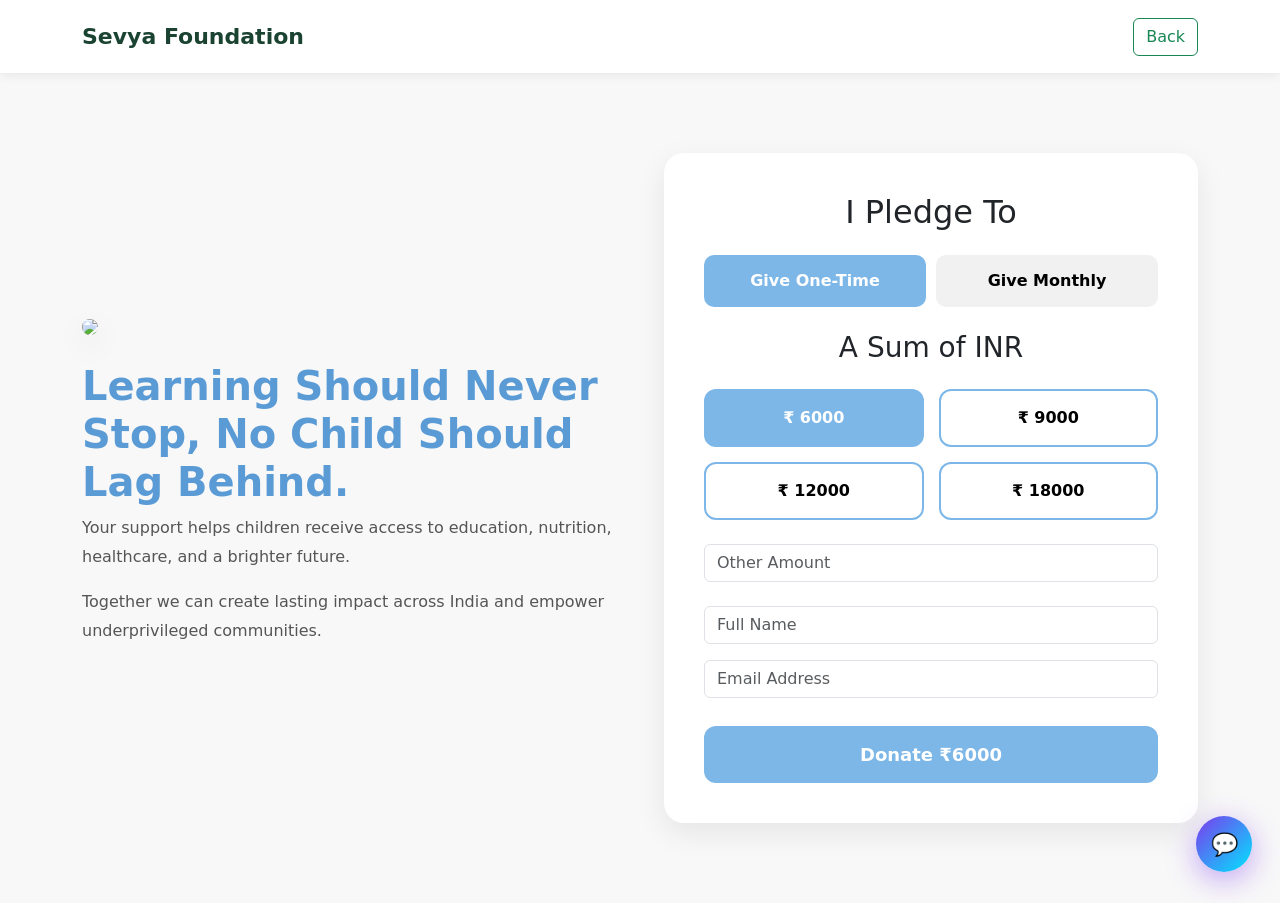
==== donate.html @ 303bdd83 "Fresh clean upload" ====
<!DOCTYPE html>
<html lang="en">
<head>
  <meta charset="UTF-8">
  <meta name="viewport" content="width=device-width, initial-scale=1">

  <title>Donate | Sevya Foundation</title>

  <link
    href="https://cdn.jsdelivr.net/npm/bootstrap@5.3.2/dist/css/bootstrap.min.css"
    rel="stylesheet"
  >

  <link rel="stylesheet" href="style.css">
</head>

<body class="donate-page">

<!-- NAVBAR -->
<nav class="navbar navbar-expand-lg navbar-light custom-navbar">
  <div class="container">

    <a class="navbar-brand fw-bold" href="index.html">
      Sevya Foundation
    </a>

    <a href="index.html" class="btn btn-outline-success">
      Back
    </a>

  </div>
</nav>

<!-- DONATE SECTION -->
<section class="donate-section">

  <div class="container">

    <div class="row align-items-center g-5">

      <!-- LEFT -->
      <div class="col-lg-6">

        <img
          src="https://static.vecteezy.com/system/resources/thumbnails/011/678/503/small/donation-concept-the-volunteer-giving-a-donate-box-to-the-recipient-standing-against-the-walll-photo.jpg"
          class="img-fluid donate-image"
        >

        <h1 class="donate-heading mt-4">
          Learning Should Never Stop,
          No Child Should Lag Behind.
        </h1>

        <p class="donate-text">
          Your support helps children receive access to education,
          nutrition, healthcare, and a brighter future.
        </p>

        <p class="donate-text">
          Together we can create lasting impact across India
          and empower underprivileged communities.
        </p>

      </div>

      <!-- RIGHT -->
      <div class="col-lg-6">

        <div class="donate-card">

          <h2 class="text-center mb-4">
            I Pledge To
          </h2>

          <!-- TOGGLE -->
          <div class="donate-toggle mb-4">

            <button class="toggle-btn active">
              Give One-Time
            </button>

            <button class="toggle-btn">
              Give Monthly
            </button>

          </div>

          <!-- TITLE -->
          <h3 class="text-center mb-4">
            A Sum of INR
          </h3>

          <!-- AMOUNTS -->
          <div class="amount-grid">

            <button class="amount-btn active" data-amount="6000">
              ₹ 6000
            </button>

            <button class="amount-btn" data-amount="9000">
              ₹ 9000
            </button>

            <button class="amount-btn" data-amount="12000">
              ₹ 12000
            </button>

            <button class="amount-btn" data-amount="18000">
              ₹ 18000
            </button>

          </div>

          <!-- CUSTOM -->
          <input
            type="number"
            id="customAmount"
            class="form-control my-4"
            placeholder="Other Amount"
          >

          <!-- FORM -->
          <form id="donateForm">

  <!-- NAME -->
  <input
    type="text"
    id="donorName"
    class="form-control mb-1"
    placeholder="Full Name"
  >

  <small class="error-text" id="nameError"></small>

  <!-- EMAIL -->
  <input
    type="email"
    id="donorEmail"
    class="form-control mb-1 mt-3"
    placeholder="Email Address"
  >

  <small class="error-text" id="emailError"></small>

  <!-- BUTTON -->
  <button class="donate-main-btn w-100 mt-4">
    Donate ₹6000
  </button>

</form>

        </div>

      </div>

    </div>

  </div>

</section>

<script src="script.js"></script>
<!-- CHATBOT WIDGET -->
<div id="chat-widget">
  <div id="chat-window">
    <div class="chat-header">
      <div class="avatar">🤖</div>
      <div class="header-info">
        <h3>AI Assistant</h3>
        <span>Powered by Claude</span>
      </div>
      <button class="close-btn" id="close-btn">✕</button>
    </div>
    <div id="messages">
      <div class="hint">Start a conversation below ↓</div>
    </div>
    <div class="chat-footer">
      <textarea id="user-input" placeholder="Ask me anything…" rows="1"></textarea>
      <button id="send-btn">➤</button>
    </div>
  </div>
  <button id="chat-toggle">💬</button>
</div>

<script src="https://cdn.jsdelivr.net/npm/bootstrap@5.3.2/dist/js/bootstrap.bundle.min.js"></script>
<script src="script.js"></script>
<script src="chatbot.js"></script>

</body>
</html>
---- style.css ----
:root {
  --pastel-bg: #fefefe;
  --pastel-light: #eaf4f4;
  --pastel-card: #fffdf9;
  --pastel-nav: #f7f3e9;
  --pastel-footer: #d6e2e9;
}

/* GLOBAL */
body {
  padding-top: 70px;
}

img {
  max-width: 100%;
  height: auto;
}

/* NAVBAR */
.custom-navbar {
  background-color: rgba(255, 255, 255, 0.95);
  box-shadow: 0 2px 10px rgba(0, 0, 0, 0.08);
  padding: 15px 0;
}

.navbar-brand {
  font-size: 22px;
  color: #1b4332;
}

.nav-link {
  font-weight: 500;
  margin-left: 20px;
  color: #333 !important;
}

.nav-link:hover {
  color: #2d6a4f !important;
}

.btn-success {
  border-radius: 25px;
}

/* HERO */
.hero {
  height: 90vh;
  background: url("assets/hero3.jpg") center/cover no-repeat;
  position: relative;
}

.hero-overlay {
  position: absolute;
  inset: 0;
  background-color: rgba(0, 0, 0, 0.5);
  display: flex;
  align-items: center;
  justify-content: center;
  text-align: center;
}

.hero-content {
  color: #fff;
  max-width: 700px;
  padding: 20px;
}

.hero-content h1 {
  font-size: 48px;
  font-weight: 700;
}

.hero-content p {
  font-size: 20px;
}

.hero-btn {
  padding: 14px 32px;
  background-color: #4caf50;
  color: white;
  border-radius: 6px;
  text-decoration: none;
}

.hero-btn:hover {
  background-color: #43a047;
}

/* SECTIONS */
.pastel-section {
  background-color: var(--pastel-light);
}

.pastel-footer {
  background-color: var(--pastel-footer);
}

/* PROGRAM CARDS */
.program-card {
  border-radius: 12px;
  box-shadow: 0 8px 20px rgba(0, 0, 0, 0.08);
  transition: transform 0.3s ease;
}

.program-card img {
  height: 220px;
  object-fit: cover;
}

.program-card:hover {
  transform: translateY(-5px);
}

/* INDIA SECTION */
.india-programs {
  background-color: #ffffff;
}

.section-title {
  font-weight: 700;
  color: #c0392b;
}

.section-title span {
  color: #2c3e50;
}

.section-text {
  color: #555;
  line-height: 1.7;
}

.section-note {
  color: #777;
  font-style: italic;
}

.india-map {
  max-width: 85%;
  filter: grayscale(100%);
  opacity: 0.9;
}

/* SDG SECTION */
.sdg-section {
  padding: 80px 20px;
  text-align: center;
  background-color: #ffffff;
}

.sdg-title {
  font-size: 22px;
  font-weight: 600;
  margin-bottom: 50px;
}

.sdg-title span {
  font-size: 32px;
  font-weight: 800;
}

/* 👉 ONE CLEAN VERSION (horizontal scroll) */
.sdg-container {
  display: flex;
  gap: 20px;
  overflow-x: auto;
  padding-bottom: 10px;
}

.sdg-container::-webkit-scrollbar {
  display: none;
}

.sdg-card {
  min-width: 180px;
  height: 200px;
  flex: 0 0 auto;

  clip-path: polygon(
    50% 0%,
    100% 25%,
    100% 75%,
    50% 100%,
    0% 75%,
    0% 25%
  );

  display: flex;
  align-items: center;
  justify-content: center;
  color: #fff;
  transition: transform 0.3s ease;
}

.sdg-card:hover {
  transform: translateY(-8px);
}

.sdg-content {
  text-align: center;
  padding: 10px;
}

.sdg-content h4 {
  font-size: 14px;
  font-weight: 700;
}

.sdg-content p {
  font-size: 14px;
}

/* COLORS */
.sdg-purple { background-color: #b39ddb; }
.sdg-pink   { background-color: #f48fb1; }
.sdg-yellow { background-color: #ffd54f; color:#333; }
.sdg-green  { background-color: #81c784; }
.sdg-blue   { background-color: #90caf9; color:#333; }
.sdg-lime   { background-color: #aed581; color:#333; }

/* ABOUT */
.about-sevya {
  padding: 70px 20px;
  background-color: #f9f9f9;
}

.about-sevya .container {
  max-width: 900px;
}

.about-sevya p {
  line-height: 1.8;
  color: #444;
}

/* FAQ */
.faq-section {
  background-color: #f8fbfa;
}

.accordion-item {
  border: none;
  margin-bottom: 15px;
  border-radius: 10px;
  box-shadow: 0 6px 18px rgba(0, 0, 0, 0.05);
}

/* SPONSORS */
.sponsor-logo {
  background-color: #f8fbfa;
  padding: 20px;
  border-radius: 12px;
  text-align: center;
  transition: 0.3s;
}

.sponsor-logo img {
  max-height: 60px;
  filter: grayscale(100%);
}

.sponsor-logo:hover {
  transform: translateY(-6px);
}

.sponsor-logo:hover img {
  filter: grayscale(0%);
}

/* RESPONSIVE */
@media (max-width: 768px) {
  .hero-content h1 {
    font-size: 2rem;
  }

  .hero-content p {
    font-size: 1rem;
  }

  .sdg-card {
    min-width: 150px;
    height: 170px;
  }
}

/* Active nav link */
.nav-link.active {
  color: #2d6a4f !important;
  font-weight: 600;
}

/* Improve spacing for new sections */
#get-involved .card {
  border-radius: 12px;
}

.nav-link.active {
  color: #2d6a4f !important;
  font-weight: 600;
}

/* ===== FORM BACKGROUND (UPDATED) ===== */
/* ===== CLEAN SOFT BACKGROUND ===== */
.form-bg {
  height: 100vh;
  display: flex;
  align-items: center;
  justify-content: center;

  /* Soft pastel gradient */
  background: linear-gradient(
    135deg,
    #eaf4f4 0%,
    #f7f3e9 50%,
    #d6e2e9 100%
  );
}

/* Optional subtle pattern effect */
.form-bg::before {
  content: "";
  position: absolute;
  inset: 0;

  background: radial-gradient(circle at 20% 30%, rgba(0,0,0,0.03), transparent 40%),
              radial-gradient(circle at 80% 70%, rgba(0,0,0,0.03), transparent 40%);
  z-index: 0;
}

/* Form container stays above */
.form-container {
  position: relative;
  z-index: 1;

  width: 100%;
  max-width: 500px;
  padding: 40px;

  background: rgba(255, 255, 255, 0.85);
  backdrop-filter: blur(10px);

  border-radius: 16px;
  box-shadow: 0 10px 30px rgba(0,0,0,0.1);
}

/* Volunteer background
.volunteer-bg::before {
  background: url("volunteer-bg.jpg") center/cover no-repeat;
}

/* Partner background */
/* .partner-bg::before {
  background: url("partner-bg.jpg") center/cover no-repeat;
} */ */

.form-container h2 {
  color: #2d6a4f;
  font-weight: 700;
}

.hidden {
  opacity: 0;
  transform: translateY(40px);
  transition: all 0.6s ease;
}

.show {
  opacity: 1;
  transform: translateY(0);
}

#topBtn {
  position: fixed;
  bottom: 20px;
  right: 20px;
  display: none;
  background: #2d6a4f;
  color: white;
  border: none;
  padding: 10px 15px;
  border-radius: 50%;
}

/* Scroll animation */
.hidden {
  opacity: 0;
  transform: translateY(40px);
  transition: all 0.6s ease;
}

.show {
  opacity: 1;
  transform: translateY(0);
}

/* Back to top */
#topBtn {
  position: fixed;
  bottom: 20px;
  right: 20px;
  display: none;
  background: #2d6a4f;
  color: white;
  border: none;
  padding: 10px 15px;
  border-radius: 50%;
  z-index: 999;
}

/* Hover upgrade */
.program-card:hover {
  transform: translateY(-5px) scale(1.02);
  box-shadow: 0 15px 35px rgba(0,0,0,0.15);
}

/* Fix for fixed navbar scroll overlap */
section {
  scroll-margin-top: 90px;
}

section {
  scroll-margin-top: 100px;
}
html {
  scroll-behavior: smooth;
}
/* Gradient sections */
#about {
  background: linear-gradient(180deg, #ffffff, #f0f7f5);
}

#programs {
  background: linear-gradient(180deg, #f0f7f5, #ffffff);
}

#get-involved {
  background: linear-gradient(180deg, #ffffff, #e6f4ea);
}

/* Scroll animation */
.hidden {
  opacity: 0;
  transform: translateY(40px);
  transition: all 0.6s ease;
}

.show {
  opacity: 1;
  transform: translateY(0);
}

/* Back to top */
#topBtn {
  position: fixed;
  bottom: 20px;
  right: 20px;
  display: none;
  background: #2d6a4f;
  color: white;
  border: none;
  padding: 10px 15px;
  border-radius: 50%;
}

/* Counter color */
.counter {
  color: #2d6a4f;
}
.sdg-container {
  display: flex;
  gap: 20px;
  overflow-x: auto;
  padding-bottom: 10px;
}

.sdg-container::-webkit-scrollbar {
  display: none;
}

.sdg-container {
  display: flex;
  justify-content: center;
  gap: 20px;
  overflow-x: auto;
  padding: 10px;
}

.sdg-card {
  min-width: 180px;
  flex: 0 0 auto;
}

.custom-navbar.shrink {
  padding: 8px 0;
  box-shadow: 0 4px 15px rgba(0,0,0,0.1);
}

.sdg-card {
  min-width: 180px;
  height: 200px;
  flex: 0 0 auto;

  clip-path: polygon(
    50% 0%,
    100% 25%,
    100% 75%,
    50% 100%,
    0% 75%,
    0% 25%
  );

  display: flex;
  align-items: center;
  justify-content: center;
  color: #fff;
  transition: transform 0.3s ease;
}

.sdg-card:hover {
  transform: translateY(-8px);
}

.sdg-content {
  text-align: center;
  padding: 10px;
}

.sdg-content h4 {
  font-size: 14px;
  font-weight: 700;
}

.sdg-content p {
  font-size: 14px;
}

/* COLORS */
.sdg-purple { background-color: #b39ddb; }
.sdg-pink   { background-color: #f48fb1; }
.sdg-yellow { background-color: #ffd54f; color:#333; }
.sdg-green  { background-color: #81c784; }
.sdg-blue   { background-color: #90caf9; color:#333; }
.sdg-lime   { background-color: #aed581; color:#333;}

.faq-section {
  background-color: #f8fbfa;
}

/* INDIA SECTION */
.india-programs {
  background-color: #ffffff;
}

.section-title {
  font-weight: 700;
  color: #c0392b;
}

.section-title span {
  color: #2c3e50;
}

.section-text {
  color: #555;
  line-height: 1.7;
}

.section-note {
  color: #777;
  font-style: italic;
}

.india-map {
  max-width: 85%;
  filter: grayscale(100%);
  opacity: 0.9;
}

/* ===== INTERACTIVE INDIA MAP ===== */

.map-wrapper {
  position: relative;
  display: inline-block;
}

.india-map {
  max-width: 85%;
  filter: grayscale(100%);
  opacity: 0.9;
}

/* DOTS */
.state-dot {
  position: absolute;
  width: 18px;
  height: 18px;
  background: #2d6a4f;
  border: 3px solid white;
  border-radius: 50%;
  cursor: pointer;
  transition: all 0.3s ease;
  animation: pulse 2s infinite;
}

.state-dot:hover {
  transform: scale(1.3);
  background: #1b4332;
}

/* DOT POSITIONS */
.punjab {
  top: 28%;
  left: 32%;
}

.delhi {
  top: 34%;
  left: 43%;
}

.maharashtra {
  top: 56%;
  left: 38%;
}

.karnataka {
  top: 72%;
  left: 40%;
}

/* TOOLTIP */
.tooltip-box {
  position: absolute;

  bottom: 28px;
  left: 50%;

  transform: translateX(-50%);

  width: 220px;

  background: white;
  padding: 12px 14px;

  border-radius: 12px;
  box-shadow: 0 8px 25px rgba(0,0,0,0.12);

  opacity: 0;
  visibility: hidden;

  transition: all 0.25s ease;

  z-index: 999;
}

.tooltip-box h5 {
  margin-bottom: 5px;
  color: #1b4332;
  font-size: 16px;
  font-weight: 700;
}

.tooltip-box p {
  margin: 0;
  font-size: 13px;
  color: #555;
}

/* SHOW TOOLTIP */
.state-dot:hover .tooltip-box {
  opacity: 1;
  visibility: visible;
}

/* PULSE EFFECT */
@keyframes pulse {

  0% {
    box-shadow: 0 0 0 0 rgba(45,106,79,0.5);
  }

  70% {
    box-shadow: 0 0 0 12px rgba(45,106,79,0);
  }

  100% {
    box-shadow: 0 0 0 0 rgba(45,106,79,0);
  }
}

/* ===== DONATE PAGE ===== */

.donate-page {
  background: #f8f8f8;
}

/* SECTION */
.donate-section {
  padding: 80px 20px;
}

/* LEFT */
.donate-image {
  border-radius: 18px;
  box-shadow: 0 10px 30px rgba(0,0,0,0.1);
}

.donate-heading {
  color: #5b9bd5;
  font-weight: 800;
  line-height: 1.2;
}

.donate-text {
  color: #555;
  line-height: 1.8;
}

/* CARD */
.donate-card {
  background: white;

  padding: 40px;

  border-radius: 20px;

  box-shadow: 0 10px 30px rgba(0,0,0,0.08);
}

/* TOGGLE */
.donate-toggle {
  display: flex;
  gap: 10px;
}

.toggle-btn {
  flex: 1;

  padding: 14px;

  border: none;

  border-radius: 10px;

  background: #f1f1f1;

  font-weight: 700;

  transition: 0.3s;
}

.toggle-btn.active {
  background: #7DB7E8;
  color: white;
}

/* AMOUNT GRID */
.amount-grid {
  display: grid;
  grid-template-columns: 1fr 1fr;
  gap: 15px;
}

/* AMOUNT BUTTON */
.amount-btn {
  padding: 15px;

  border: 2px solid #7DB7E8;

  border-radius: 12px;

  background: white;

  font-weight: 700;

  transition: 0.3s;
}

.amount-btn.active {
  background: #7DB7E8;
  color: white;
}

.amount-btn:hover {
  background: #7DB7E8;
  color: white;
}

/* DONATE BUTTON */
.donate-main-btn {
  background: #7DB7E8;
  color: white;

  border: none;

  padding: 15px;

  border-radius: 12px;

  font-size: 18px;
  font-weight: 700;

  transition: 0.3s;
}

.donate-main-btn:hover {
  background: #7DB7E8;
}
.donate-page {
  padding-top: 0 !important;
}
/* ===== VALIDATION ===== */

.error-text {
  color: #dc3545;
  font-size: 13px;
  display: block;
  text-align: left;
}

.input-error {
  border: 2px solid #dc3545 !important;
}

.input-success {
  border: 2px solid #28a745 !important;
}

/* ===== PREMIUM NGO TICKER ===== */

.announcement-bar {

  background: linear-gradient(
    90deg,
  #8C6A6A,
  #A17C7C,
  #8C6A6A

  );

  color: #f5e9e9;

  overflow: hidden;

  position: relative;

  padding: 12px 0;

  white-space: nowrap;

  box-shadow: 0 4px 15px rgba(0,0,0,0.08);
}

/* MOVING TRACK */
.announcement-track {

  display: flex;

  width: max-content;

  animation: tickerMove 35s linear infinite;
}

/* PAUSE ON HOVER */
.announcement-bar:hover .announcement-track {
  animation-play-state: paused;
}

/* CONTENT */
.announcement-content {

  display: flex;
  align-items: center;
}

/* TEXT ITEMS */
.announcement-content span {

  margin-right: 70px;

  font-size: 15px;
  font-weight: 600;

  letter-spacing: 0.3px;

  position: relative;
}

/* BREAKING NEWS STYLE DOT */
.announcement-content span::before {

  content: "●";

  color: #e8f4ff;

  margin-right: 12px;

  font-size: 12px;
}

/* SMOOTH INFINITE SCROLL */
@keyframes tickerMove {

  0% {
    transform: translateX(0);
  }

  100% {
    transform: translateX(-50%);
  }
}

/* ===== DYNAMIC IMPACT SECTION ===== */

/* ICON ROW */
.impact-icons {

  display: grid;

  grid-template-columns: repeat(6, 1fr);

  gap: 20px;

  margin-bottom: 50px;

  text-align: center;

  align-items: start;
}

/* TAB */
.impact-tab {

  cursor: pointer;

  transition: 0.3s;

  display: flex;

  flex-direction: column;

  align-items: center;

  justify-content: center;
}
/* TAB */
.impact-tab {

  position: relative;
}

/* TRIANGLE */
.impact-triangle {

  position: absolute;

  left: 50%;
  transform: translateX(-50%);

  bottom: -32px;

  width: 0;
  height: 0;

  border-left: 18px solid transparent;
  border-right: 18px solid transparent;
  border-top: 18px solid transparent;

  opacity: 0;

  transition: 0.3s ease;
}

/* SHOW ACTIVE TRIANGLE */
.impact-tab.active .impact-triangle {

  opacity: 1;
}

.impact-tab:hover {
  transform: translateY(-5px);
}

.impact-tab:hover p {
  opacity: 0.8;
}

.impact-tab img {

  width: 90px;

  height: 90px;

  object-fit: contain;

  margin-bottom: 12px;
}

.impact-tab p {

  font-weight: 700;

  color: #555;
}

/* ACTIVE */
.impact-tab.active p {
  color: #27c2d1;
}

/* MAIN SECTION */
.impact-main {

  border-radius: 24px;

  overflow: hidden;

  box-shadow: 0 10px 30px rgba(0,0,0,0.08);
}

/* IMAGE */
.impact-image {

   width: 100%;

  height: 500px;

  object-fit: cover;

  transition: 0.4s ease;

  display: block;
}

/* CONTENT */
.impact-content {

 background: #d9f4f6;

  transition: background 0.4s ease;

  padding: 50px;

  height: 100%;
}

.impact-content h2 {

  color: #27c2d1;

  transition: color 0.4s ease;

  font-weight: 800;

  margin-bottom: 25px;
}

.impact-content p {

  color: #555;

  line-height: 1.8;
}

.impact-tab.active .impact-triangle {
  border-top-color: #d9f4f6;
}

/* BUTTON */
/* .impact-btn {

  margin-top: 20px;

  background: #27c2d1;

  color: white;

  border: none;

  padding: 14px 28px;

  border-radius: 12px;

  font-weight: 700;
}

.impact-btn:hover {
  background: #1ba5b3;
} */
.impact-main {

  min-height: 500px;
}

/* MOBILE */
@media (max-width: 992px) {

  .impact-icons {

    grid-template-columns: repeat(3, 1fr);
  }

}

@media (max-width: 576px) {

  .impact-icons {

    grid-template-columns: repeat(2, 1fr);
  }

}

textarea {
  resize: none;
}

/* ===== RESPONSIVE SDG STACK ===== */

@media (max-width: 992px) {

  .sdg-container {

    display: flex;

    flex-direction: column;

    align-items: center;

    gap: 25px;
  }

  .sdg-card {

    width: 220px;

    height: 240px;
  }

}

/* =========================
   NARRATIVE SECTION
========================= */

.narrative-section{
  background:#dfeaf2;
  padding:90px 70px;
}

/* HEADER */

.narrative-header{
  text-align:center;
  margin-bottom:60px;
}

.narrative-header h1{
  color:#9bbfe0;
  font-size:58px;
  font-weight:700;
}

.green-line{
  width:230px;
  height:5px;
  background:#c4ddc5;
  margin:10px auto 30px;
  border-radius:10px;
}

.primary-btn{
  display:inline-block;
  /* background:#9dc0de; */
  color:rgb(16, 1, 46);
  padding:10px 28px;
  border-radius:4px;
  font-size:28px;
  font-weight:bold;
  position:relative;
}

.primary-btn::after{
  content:"";
  position:absolute;
  left:0;
  bottom:-8px;
  width:100%;
  height:4px;
}

/* MAIN LAYOUT */

.narrative-container{
  display:flex;
  justify-content:center;
  align-items:center;
  gap:70px;
}

/* LEFT + RIGHT */

.left-content,
.right-content{
  width:32%;
}

.content-block{
  display:flex;
  align-items:flex-start;
  gap:18px;
}

/* NUMBERS */

.number{
  width:48px;
  height:48px;
  border-radius:50%;
  border:3px solid;
  display:flex;
  align-items:center;
  justify-content:center;
  font-size:24px;
  font-weight:bold;
  flex-shrink:0;
}

.blue{
  border-color:#6cade7;
  color:#abbdcc;
}

.green{
  border-color:#96d0b1;
  color:#17b863;
}

.orange{
  border-color:#facb9c;
  color:#d4b18d;
}

/* TITLES */

.blue-text{
  color:#81b6e4;
}

.green-text{
  color:#8adcb0;
}

.orange-text{
  color:#e2bd98;
}

.left-content h2,
.right-content h2{
  font-size:20px;
  font-weight:700;
  text-decoration:underline;
  margin-bottom:15px;
  line-height:1.4;
}

/* LISTS */

.left-content ul,
.right-content ul{
  padding-left:22px;
}

.left-content li,
.right-content li{
  margin-bottom:18px;
  line-height:1.7;
  color:#1c2d4f;
  font-size:17px;
}

.sub-list{
  margin-top:10px;
}

/* CENTER CIRCLE */

.circle-wrapper{
  width:380px;
  height:380px;
  flex-shrink:0;
}

.circle-ring{
  width:100%;
  height:100%;
  border-radius:50%;

  background:
  conic-gradient(
    #b7d3eb 0deg 145deg,
    transparent 145deg 150deg,
    #8fb5a0 150deg 280deg,
    transparent 280deg 285deg,
    #edd4bb 285deg 360deg
  );

  display:flex;
  align-items:center;
  justify-content:center;
}

.circle-inner{
  width:280px;
  height:280px;
  background:#d8e8f2;
  border-radius:50%;

  display:flex;
  flex-direction:column;
  align-items:center;
  justify-content:center;

  text-align:center;
}

.plant-icon{
  font-size:60px;
  margin-bottom:10px;
}

.circle-inner h3{
  color:#17b863;
  font-size:28px;
  line-height:1.4;
  font-weight:600;
}

/* SPACING */

.second-block{
  margin-top:55px;
}

/* RESPONSIVE */

@media(max-width:1200px){

  .narrative-container{
    flex-direction:column;
  }

  .left-content,
  .right-content{
    width:100%;
  }

}

@media(max-width:768px){

  .narrative-section{
    padding:80px 20px;
  }

  .narrative-header h1{
    font-size:40px;
  }

  .circle-wrapper{
    width:300px;
    height:300px;
  }

  .circle-inner{
    width:220px;
    height:220px;
  }

  .circle-inner h3{
    font-size:22px;
  }

}

/* =========================
   DONOR SECTION
========================= */

.donor-section{
  padding:90px 20px;
  background:#fff;
}

.donor-title{
  text-align:center;
  color:#0b041e;
  font-size:45px;
  font-weight:800;
  margin-bottom:25px;
}

.donor-subtitle{
  text-align:center;
  max-width:1200px;
  margin:0 auto 70px;
  font-size:15px;
  line-height:1.8;
  color:#333;
}

/* WRAPPER */

.donor-wrapper{
  display:flex;
  justify-content:center;
  gap:40px;
  flex-wrap:wrap;
}

/* CARD */

.donor-card{
  background:#fff;
  width:550px;
  padding:90px 45px 50px;
  border-radius:18px;
  position:relative;
  box-shadow:0 4px 18px rgba(0,0,0,0.08);
  text-align:center;
}

/* IMAGE */

.donor-img{
  width:140px;
  height:140px;
  border-radius:50%;
  object-fit:cover;

  position:absolute;
  top:-60px;
  left:50%;
  transform:translateX(-50%);

  border:8px solid #f5f5f5;

  box-shadow:0 5px 20px rgba(0,0,0,0.15);
}

/* QUOTE */

.quote-icon{
  font-size:80px;
  color:#8a8a8a;
  line-height:1;
  margin-top:20px;
}

/* STARS */

.stars{
  color:#ffb400;
  font-size:18px;
  margin:15px 0 25px;
  letter-spacing:4px;
}

/* TEXT */

.donor-text{
  font-size:12px;
  line-height:1.9;
  color:#333;
  font-style:italic;
  margin-bottom:35px;
}

/* NAME */

.donor-card h4{
  font-size:20px;
  font-weight:700;
  margin-bottom:5px;
  color:#111;
}

.donor-card span{
  font-size:12px;
  color:#666;
}

/* RESPONSIVE */

@media(max-width:768px){

  .donor-title{
    font-size:26px;
  }

  .donor-subtitle{
    font-size:6px;
  }

  .donor-card{
    width:100%;
    padding:90px 25px 40px;
  }

  .donor-text{
    font-size:8px;
  }

}

/* ── CHATBOT WIDGET (scoped, does not affect rest of site) ── */

#chat-widget {
  position: fixed;
  bottom: 28px;
  right: 28px;
  z-index: 9999;
  display: flex;
  flex-direction: column;
  align-items: flex-end;
  gap: 12px;
  font-family: 'Syne', sans-serif;
}

#chat-window {
  width: 360px;
  height: 520px;
  background: #13151c;
  border: 1px solid #1e2130;
  border-radius: 20px;
  display: flex;
  flex-direction: column;
  overflow: hidden;
  box-shadow: 0 24px 80px rgba(0,229,255,0.08), 0 8px 32px rgba(0,0,0,0.6);
  transform: scale(0.9) translateY(20px);
  opacity: 0;
  pointer-events: none;
  transition: transform .3s cubic-bezier(.34,1.56,.64,1), opacity .25s ease;
}

#chat-window.open {
  transform: scale(1) translateY(0);
  opacity: 1;
  pointer-events: all;
}

#chat-widget .chat-header {
  padding: 16px 20px;
  background: linear-gradient(135deg, #0f1117 0%, #13151c 100%);
  border-bottom: 1px solid #1e2130;
  display: flex;
  align-items: center;
  gap: 12px;
  flex-shrink: 0;
}

#chat-widget .avatar {
  width: 36px;
  height: 36px;
  border-radius: 50%;
  background: linear-gradient(135deg, #7c3aed, #00e5ff);
  display: flex;
  align-items: center;
  justify-content: center;
  font-size: 16px;
  flex-shrink: 0;
  position: relative;
}

#chat-widget .avatar::after {
  content: '';
  width: 9px; height: 9px;
  background: #22c55e;
  border-radius: 50%;
  border: 2px solid #13151c;
  position: absolute;
  bottom: 0; right: 0;
}

#chat-widget .header-info h3 {
  font-size: 14px;
  font-weight: 700;
  color: #e8eaf0;
  margin: 0;
  letter-spacing: .03em;
}

#chat-widget .header-info span {
  font-size: 11px;
  color: #5a5f7a;
  font-family: 'DM Mono', monospace;
}

#chat-widget .close-btn {
  margin-left: auto;
  background: none;
  border: none;
  color: #5a5f7a;
  cursor: pointer;
  font-size: 18px;
  line-height: 1;
  transition: color .2s;
  padding: 4px;
}
#chat-widget .close-btn:hover { color: #e8eaf0; }

#messages {
  flex: 1;
  overflow-y: auto;
  padding: 16px;
  display: flex;
  flex-direction: column;
  gap: 12px;
  scroll-behavior: smooth;
  background: #13151c;
}

#messages::-webkit-scrollbar { width: 4px; }
#messages::-webkit-scrollbar-track { background: transparent; }
#messages::-webkit-scrollbar-thumb { background: #1e2130; border-radius: 4px; }

#chat-widget .msg {
  max-width: 88%;
  padding: 10px 14px;
  border-radius: 14px;
  font-size: 13.5px;
  line-height: 1.55;
  animation: chatMsgIn .2s ease;
  font-family: 'Syne', sans-serif;
}

@keyframes chatMsgIn {
  from { opacity:0; transform: translateY(6px); }
  to   { opacity:1; transform: translateY(0); }
}

#chat-widget .msg.user {
  align-self: flex-end;
  background: linear-gradient(135deg, #7c3aed 0%, #4f46e5 100%);
  color: #fff;
  border-bottom-right-radius: 4px;
}

#chat-widget .msg.bot {
  align-self: flex-start;
  background: #0f1117;
  border: 1px solid #1e2130;
  color: #e8eaf0;
  border-bottom-left-radius: 4px;
}

#chat-widget .msg.bot .label {
  font-size: 10px;
  font-family: 'DM Mono', monospace;
  color: #00e5ff;
  margin-bottom: 4px;
  letter-spacing: .06em;
  text-transform: uppercase;
}

#chat-widget .msg.error {
  align-self: flex-start;
  background: rgba(239,68,68,.1);
  border: 1px solid rgba(239,68,68,.3);
  color: #fca5a5;
  font-size: 12.5px;
}

#chat-widget .hint {
  text-align: center;
  font-size: 11px;
  color: #5a5f7a;
  font-family: 'DM Mono', monospace;
  padding: 4px 0;
}

#chat-widget .typing-dots {
  display: flex; gap: 4px; align-items: center;
  padding: 4px 0;
}
#chat-widget .typing-dots span {
  width: 6px; height: 6px;
  border-radius: 50%;
  background: #00e5ff;
  animation: chatDotBounce .9s infinite ease-in-out;
}
#chat-widget .typing-dots span:nth-child(2) { animation-delay: .15s; }
#chat-widget .typing-dots span:nth-child(3) { animation-delay: .3s; }

@keyframes chatDotBounce {
  0%,80%,100% { transform: scale(.6); opacity:.4; }
  40%          { transform: scale(1);  opacity:1; }
}

#chat-widget .chat-footer {
  padding: 12px 16px;
  border-top: 1px solid #1e2130;
  display: flex;
  gap: 8px;
  background: #13151c;
  flex-shrink: 0;
}

#user-input {
  flex: 1;
  background: #0b0c10;
  border: 1px solid #1e2130;
  border-radius: 10px;
  padding: 10px 14px;
  color: #e8eaf0;
  font-family: 'Syne', sans-serif;
  font-size: 13px;
  outline: none;
  resize: none;
  height: 42px;
  max-height: 100px;
  transition: border-color .2s;
  line-height: 1.4;
  box-sizing: border-box;
}
#user-input:focus { border-color: #00e5ff; }

#send-btn {
  width: 42px; height: 42px;
  background: linear-gradient(135deg, #7c3aed, #4f46e5);
  border: none; border-radius: 10px;
  color: #fff; font-size: 17px;
  cursor: pointer; flex-shrink: 0;
  display: flex; align-items: center; justify-content: center;
  transition: transform .15s, opacity .2s;
}
#send-btn:hover { transform: scale(1.06); }
#send-btn:disabled { opacity: .45; cursor: not-allowed; transform: none; }

#chat-toggle {
  width: 56px; height: 56px;
  border-radius: 50%;
  background: linear-gradient(135deg, #7c3aed, #00e5ff);
  border: none; cursor: pointer;
  color: #fff; font-size: 22px;
  display: flex; align-items: center; justify-content: center;
  box-shadow: 0 8px 30px rgba(124,58,237,.45);
  transition: transform .2s, box-shadow .2s;
}
#chat-toggle:hover { transform: scale(1.08); box-shadow: 0 12px 40px rgba(124,58,237,.6); }
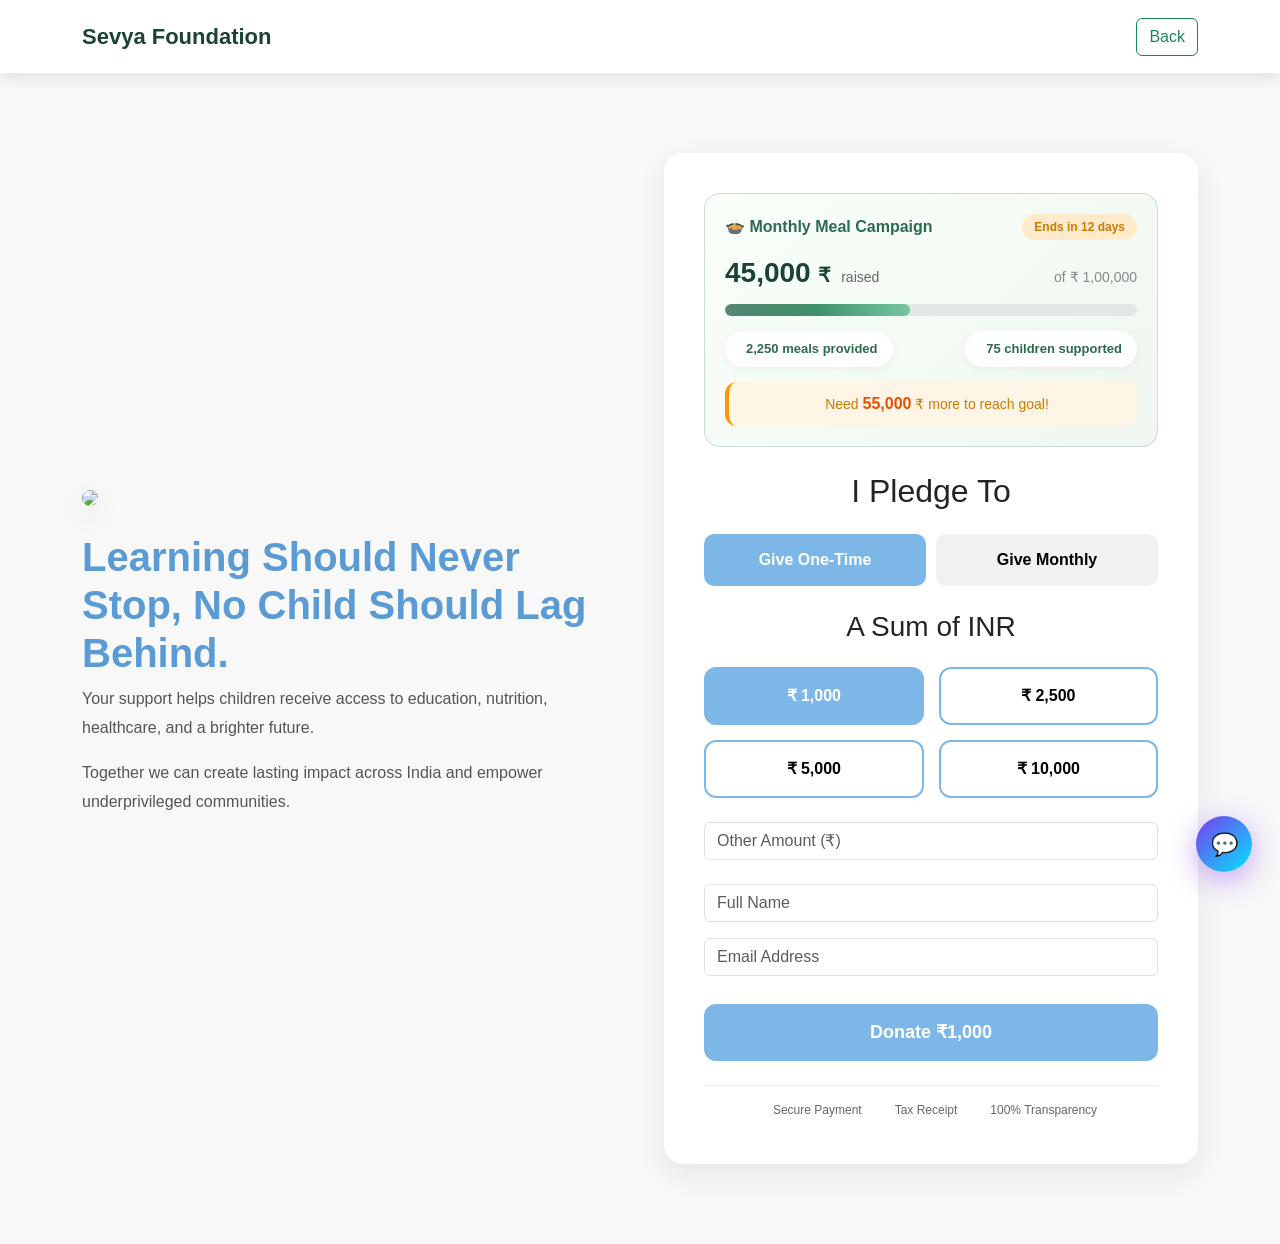
==== commit cc80d7b2: "js-project" ====
--- a/donate.html
+++ b/donate.html
@@ -19,70 +19,96 @@
 <!-- NAVBAR -->
 <nav class="navbar navbar-expand-lg navbar-light custom-navbar">
   <div class="container">
-
     <a class="navbar-brand fw-bold" href="index.html">
       Sevya Foundation
     </a>
-
     <a href="index.html" class="btn btn-outline-success">
       Back
     </a>
-
   </div>
 </nav>
 
 <!-- DONATE SECTION -->
 <section class="donate-section">
-
   <div class="container">
-
     <div class="row align-items-center g-5">
 
       <!-- LEFT -->
       <div class="col-lg-6">
-
         <img
           src="https://static.vecteezy.com/system/resources/thumbnails/011/678/503/small/donation-concept-the-volunteer-giving-a-donate-box-to-the-recipient-standing-against-the-walll-photo.jpg"
           class="img-fluid donate-image"
         >
-
         <h1 class="donate-heading mt-4">
           Learning Should Never Stop,
           No Child Should Lag Behind.
         </h1>
-
         <p class="donate-text">
           Your support helps children receive access to education,
           nutrition, healthcare, and a brighter future.
         </p>
-
         <p class="donate-text">
           Together we can create lasting impact across India
           and empower underprivileged communities.
         </p>
-
       </div>
 
       <!-- RIGHT -->
       <div class="col-lg-6">
-
         <div class="donate-card">
 
-          <h2 class="text-center mb-4">
+          <!-- PROGRESS BAR SECTION -->
+          <div class="campaign-progress">
+            <div class="progress-header">
+              <span class="progress-label">🍲 Monthly Meal Campaign</span>
+              <span class="progress-deadline">Ends in 12 days</span>
+            </div>
+            
+            <div class="progress-stats">
+              <div class="raised-amount">
+                <span class="amount" id="raisedAmount">45,000</span>
+                <span class="currency">₹</span>
+                <span class="raised-text"> raised</span>
+              </div>
+              <div class="goal-amount">
+                <span>of ₹</span>
+                <span id="goalAmount">1,00,000</span>
+              </div>
+            </div>
+            
+            <div class="progress-bar-container">
+              <div class="progress-fill" id="progressFill" style="width: 45%"></div>
+            </div>
+            
+            <div class="progress-impact">
+              <div class="impact-item">
+                <i class="fas fa-utensils"></i>
+                <span id="mealsProvided">2,250</span> meals provided
+              </div>
+              <div class="impact-item">
+                <i class="fas fa-child"></i>
+                <span id="childrenReached">75</span> children supported
+              </div>
+            </div>
+            
+            <div class="progress-urgency">
+              <i class="fas fa-chart-line"></i>
+              Need <strong id="remainingNeeded">55,000</strong> ₹ more to reach goal!
+            </div>
+          </div>
+
+          <h2 class="text-center mb-4 mt-4">
             I Pledge To
           </h2>
 
           <!-- TOGGLE -->
           <div class="donate-toggle mb-4">
-
-            <button class="toggle-btn active">
+            <button class="toggle-btn active" data-frequency="one-time">
               Give One-Time
             </button>
-
-            <button class="toggle-btn">
+            <button class="toggle-btn" data-frequency="monthly">
               Give Monthly
             </button>
-
           </div>
 
           <!-- TITLE -->
@@ -92,23 +118,10 @@
 
           <!-- AMOUNTS -->
           <div class="amount-grid">
-
-            <button class="amount-btn active" data-amount="6000">
-              ₹ 6000
-            </button>
-
-            <button class="amount-btn" data-amount="9000">
-              ₹ 9000
-            </button>
-
-            <button class="amount-btn" data-amount="12000">
-              ₹ 12000
-            </button>
-
-            <button class="amount-btn" data-amount="18000">
-              ₹ 18000
-            </button>
-
+            <button class="amount-btn active" data-amount="1000">₹ 1,000</button>
+            <button class="amount-btn" data-amount="2500">₹ 2,500</button>
+            <button class="amount-btn" data-amount="5000">₹ 5,000</button>
+            <button class="amount-btn" data-amount="10000">₹ 10,000</button>
           </div>
 
           <!-- CUSTOM -->
@@ -116,50 +129,55 @@
             type="number"
             id="customAmount"
             class="form-control my-4"
-            placeholder="Other Amount"
+            placeholder="Other Amount (₹)"
           >
 
           <!-- FORM -->
           <form id="donateForm">
-
-  <!-- NAME -->
-  <input
-    type="text"
-    id="donorName"
-    class="form-control mb-1"
-    placeholder="Full Name"
-  >
-
-  <small class="error-text" id="nameError"></small>
-
-  <!-- EMAIL -->
-  <input
-    type="email"
-    id="donorEmail"
-    class="form-control mb-1 mt-3"
-    placeholder="Email Address"
-  >
-
-  <small class="error-text" id="emailError"></small>
-
-  <!-- BUTTON -->
-  <button class="donate-main-btn w-100 mt-4">
-    Donate ₹6000
-  </button>
-
-</form>
+            <input
+              type="text"
+              id="donorName"
+              class="form-control mb-1"
+              placeholder="Full Name"
+            >
+            <small class="error-text" id="nameError"></small>
+
+            <input
+              type="email"
+              id="donorEmail"
+              class="form-control mb-1 mt-3"
+              placeholder="Email Address"
+            >
+            <small class="error-text" id="emailError"></small>
+
+            <button class="donate-main-btn w-100 mt-4" id="donateMainBtn">
+              Donate ₹1,000
+            </button>
+          </form>
+
+          <!-- TRUST BADGES -->
+          <div class="trust-badges mt-4">
+            <div class="badge-item">
+              <i class="fas fa-lock"></i>
+              <span>Secure Payment</span>
+            </div>
+            <div class="badge-item">
+              <i class="fas fa-receipt"></i>
+              <span>Tax Receipt</span>
+            </div>
+            <div class="badge-item">
+              <i class="fas fa-heart"></i>
+              <span>100% Transparency</span>
+            </div>
+          </div>
 
         </div>
-
-      </div>
-
-    </div>
-
+      </div>
+
+    </div>
   </div>
-
 </section>
 
-<script src="script.js"></script>
 <!-- CHATBOT WIDGET -->
 <div id="chat-widget">
   <div id="chat-window">
@@ -167,7 +185,7 @@
       <div class="avatar">🤖</div>
       <div class="header-info">
         <h3>AI Assistant</h3>
-        <span>Powered by Claude</span>
+        <span>Powered by Groq</span>
       </div>
       <button class="close-btn" id="close-btn">✕</button>
     </div>
@@ -183,8 +201,130 @@
 </div>
 
 <script src="https://cdn.jsdelivr.net/npm/bootstrap@5.3.2/dist/js/bootstrap.bundle.min.js"></script>
+<script src="https://cdnjs.cloudflare.com/ajax/libs/font-awesome/6.5.1/js/all.min.js"></script>
 <script src="script.js"></script>
 <script src="chatbot.js"></script>
 
+<script>
+// Form validation and submission
+const donateForm = document.getElementById("donateForm");
+
+if (donateForm) {
+  donateForm.addEventListener("submit", (e) => {
+    e.preventDefault();
+    
+    const nameInput = document.getElementById("donorName");
+    const emailInput = document.getElementById("donorEmail");
+    const nameError = document.getElementById("nameError");
+    const emailError = document.getElementById("emailError");
+    
+    let valid = true;
+    
+    nameError.innerText = "";
+    emailError.innerText = "";
+    nameInput.classList.remove("input-error", "input-success");
+    emailInput.classList.remove("input-error", "input-success");
+    
+    // Name validation
+    if (nameInput.value.trim().length < 3) {
+      nameError.innerText = "Enter a valid full name";
+      nameInput.classList.add("input-error");
+      valid = false;
+    } else {
+      nameInput.classList.add("input-success");
+    }
+    
+    // Email validation
+    const emailPattern = /^[^\s@]+@[^\s@]+\.[^\s@]+$/;
+    if (!emailPattern.test(emailInput.value.trim())) {
+      emailError.innerText = "Enter a valid email address";
+      emailInput.classList.add("input-error");
+      valid = false;
+    } else {
+      emailInput.classList.add("input-success");
+    }
+    
+    if (valid && selectedAmount > 0) {
+      // SHOW SUCCESS MESSAGE
+      showDonationSuccess(selectedAmount);
+      
+      // Update progress bar with donation
+      updateProgressBar(selectedAmount);
+      
+      // Reset form
+      donateForm.reset();
+      nameInput.classList.remove("input-success");
+      emailInput.classList.remove("input-success");
+      
+      // Reset amount selection to default
+      selectedAmount = 1000;
+      donateMainBtn.innerText = "Donate ₹1,000";
+      
+    } else if (selectedAmount <= 0) {
+      showToast("Please enter a valid donation amount");
+    }
+  });
+}
+
+// DONATION SUCCESS MESSAGE FUNCTION
+function showDonationSuccess(amount) {
+  // Create modal overlay
+  const modal = document.createElement('div');
+  modal.className = 'donation-success-modal';
+  
+  modal.innerHTML = `
+    <div class="success-modal-content">
+      <div class="success-icon">
+        <i class="fas fa-check-circle"></i>
+      </div>
+      <h2>Thank You! 🎉</h2>
+      <p>Your donation of <strong>₹${amount.toLocaleString('en-IN')}</strong> has been successfully processed.</p>
+      <div class="success-details">
+        <p><i class="fas fa-receipt"></i> Receipt sent to your email</p>
+        <p><i class="fas fa-heart"></i> You're helping ${Math.floor(amount / 20)} children get meals</p>
+      </div>
+      <button class="success-close-btn" onclick="this.closest('.donation-success-modal').remove()">
+        Continue <i class="fas fa-arrow-right"></i>
+      </button>
+    </div>
+  `;
+  
+  document.body.appendChild(modal);
+  
+  // Auto close after 4 seconds
+  setTimeout(() => {
+    if (modal && modal.parentNode) {
+      modal.classList.add('fade-out');
+      setTimeout(() => {
+        if (modal && modal.parentNode) modal.remove();
+      }, 300);
+    }
+  }, 4000);
+  
+  // Close on background click
+  modal.addEventListener('click', (e) => {
+    if (e.target === modal) {
+      modal.remove();
+    }
+  });
+}
+
+// Toast function (if not already defined)
+function showToast(msg) {
+  let toast = document.querySelector('.donation-toast');
+  if (!toast) {
+    toast = document.createElement("div");
+    toast.className = "donation-toast";
+    document.body.appendChild(toast);
+  }
+  toast.innerText = msg;
+  toast.style.display = "block";
+  setTimeout(() => {
+    toast.style.display = "none";
+  }, 3000);
+}
+
+</script>
+
 </body>
 </html>
--- a/style.css
+++ b/style.css
@@ -368,7 +368,7 @@
   opacity: 1;
   transform: translateY(0);
 }
-
+/* 
 #topBtn {
   position: fixed;
   bottom: 20px;
@@ -379,8 +379,47 @@
   border: none;
   padding: 10px 15px;
   border-radius: 50%;
-}
-
+} */
+
+#topBtn {
+
+  position: fixed;
+
+  bottom: 25px;
+
+  left: 25px;
+
+  width: 50px;
+
+  height: 50px;
+
+  display: none;
+
+  background: #2d6a4f;
+
+  color: white;
+
+  border: none;
+
+  border-radius: 50%;
+
+  z-index: 999;
+
+  font-size: 18px;
+
+  cursor: pointer;
+
+  box-shadow: 0 6px 18px rgba(0,0,0,0.2);
+
+  transition: 0.3s ease;
+}
+
+#topBtn:hover {
+
+  transform: translateY(-4px);
+
+  background: #1b4332;
+}
 /* Scroll animation */
 .hidden {
   opacity: 0;
@@ -1227,32 +1266,32 @@
 }
 
 .blue{
-  border-color:#6cade7;
-  color:#abbdcc;
+  border-color:#C46D5E;
+  color:#C46D5E;
 }
 
 .green{
-  border-color:#96d0b1;
-  color:#17b863;
+  border-color:#C46D5E;
+  color:#C46D5E;
 }
 
 .orange{
-  border-color:#facb9c;
-  color:#d4b18d;
+  border-color:#C46D5E;
+  color:#C46D5E;
 }
 
 /* TITLES */
 
 .blue-text{
-  color:#81b6e4;
+  color:#2D5A27;
 }
 
 .green-text{
-  color:#8adcb0;
+  color:#2D5A27;
 }
 
 .orange-text{
-  color:#e2bd98;
+  color:#2D5A27;
 }
 
 .left-content h2,
@@ -1275,7 +1314,7 @@
 .right-content li{
   margin-bottom:18px;
   line-height:1.7;
-  color:#1c2d4f;
+  color:#4A4A4A;
   font-size:17px;
 }
 
@@ -1298,11 +1337,11 @@
 
   background:
   conic-gradient(
-    #b7d3eb 0deg 145deg,
+  #C46D5E 0deg 145deg,
     transparent 145deg 150deg,
-    #8fb5a0 150deg 280deg,
+    #8FBC8F 150deg 280deg,
     transparent 280deg 285deg,
-    #edd4bb 285deg 360deg
+    #E8B86B 285deg 360deg
   );
 
   display:flex;
@@ -1313,7 +1352,7 @@
 .circle-inner{
   width:280px;
   height:280px;
-  background:#d8e8f2;
+  background:#FFF8F0;
   border-radius:50%;
 
   display:flex;
@@ -1330,7 +1369,7 @@
 }
 
 .circle-inner h3{
-  color:#17b863;
+  color:#6B8E23;
   font-size:28px;
   line-height:1.4;
   font-weight:600;
@@ -1747,4 +1786,1127 @@
   box-shadow: 0 8px 30px rgba(124,58,237,.45);
   transition: transform .2s, box-shadow .2s;
 }
-#chat-toggle:hover { transform: scale(1.08); box-shadow: 0 12px 40px rgba(124,58,237,.6); }+#chat-toggle:hover { transform: scale(1.08); box-shadow: 0 12px 40px rgba(124,58,237,.6); }
+
+.chatbot-icon {
+  width: 90px;
+  height: 90px;
+  object-fit: contain;
+
+  padding: 10px;
+
+  overflow: visible;
+
+  filter: drop-shadow(12px 12px 0px rgba(0,0,0,0.25));
+}
+
+.chatbot-container {
+  overflow: visible;
+  padding: 20px;
+}
+
+*{
+  margin:0;
+  padding:0;
+  box-sizing:border-box;
+  font-family:Arial, sans-serif;
+}
+
+body{
+  background:#f8f8f8;
+}
+
+.success-section{
+  width:100%;
+  padding-bottom:60px;
+}
+
+/* TOP GREEN BAR */
+
+.stats-bar{
+  background:#014d3b;
+  color:white;
+  display:flex;
+  justify-content:space-around;
+  align-items:center;
+  padding:40px 20px;
+  flex-wrap:wrap;
+}
+
+.stat-box{
+  text-align:center;
+}
+
+.stat-box h2{
+  font-size:42px;
+  margin-bottom:8px;
+}
+
+.stat-box p{
+  font-size:15px;
+  opacity:0.9;
+}
+
+/* TITLE */
+
+.section-title{
+  text-align:center;
+  margin:70px auto 50px;
+  width:70%;
+}
+
+.section-title h1{
+  font-size:48px;
+  margin-bottom:18px;
+}
+
+.section-title p{
+  color:#666;
+  line-height:1.7;
+  font-size:17px;
+}
+
+/* SLIDER */
+
+.story-slider{
+  position:relative;
+  width:80%;
+  margin:auto;
+  overflow:hidden;
+}
+
+.slider-container{
+  display:flex;
+  transition:0.5s;
+}
+
+.story-card{
+  min-width:100%;
+  background:white;
+  display:flex;
+  gap:35px;
+  padding:30px;
+  border-radius:8px;
+  align-items:center;
+}
+
+.story-card img{
+  width:320px;
+  height:280px;
+  object-fit:cover;
+  border-radius:6px;
+}
+
+.story-content{
+  flex:1;
+}
+
+.story-content h2{
+  font-size:38px;
+  margin-bottom:15px;
+}
+
+.story-content h4{
+  font-size:22px;
+  margin-bottom:20px;
+  color:#222;
+}
+
+.story-content p{
+  color:#666;
+  line-height:1.8;
+  margin-bottom:20px;
+}
+
+.story-content a{
+  color:#014d3b;
+  font-weight:bold;
+  text-decoration:none;
+}
+
+.bottom-row{
+  margin-top:35px;
+  border-top:1px solid #ddd;
+  padding-top:20px;
+  display:flex;
+  justify-content:space-between;
+  align-items:center;
+  flex-wrap:wrap;
+}
+
+/* BUTTONS */
+
+.nav-btn{
+  position:absolute;
+  top:50%;
+  transform:translateY(-50%);
+  width:50px;
+  height:50px;
+  border:none;
+  border-radius:50%;
+  background:white;
+  box-shadow:0 5px 15px rgba(0,0,0,0.15);
+  cursor:pointer;
+  font-size:22px;
+  z-index:10;
+}
+
+.prev{
+  left:-25px;
+}
+
+.next{
+  right:-25px;
+}
+
+/* RESPONSIVE */
+
+@media(max-width:900px){
+
+  .story-card{
+    flex-direction:column;
+  }
+
+  .story-card img{
+    width:100%;
+    height:250px;
+  }
+
+  .section-title{
+    width:90%;
+  }
+
+  .section-title h1{
+    font-size:36px;
+  }
+
+  .story-slider{
+    width:92%;
+  }
+}
+.slider-container{
+  display:flex;
+  width:100%;
+  transition:transform 0.6s ease-in-out;
+}
+
+.story-card{
+  min-width:100%;
+}
+
+.story-modal{
+  position: fixed;
+  top:0;
+  left:0;
+  width:100%;
+  height:100%;
+  background: rgba(0,0,0,0.6);
+
+  display:flex;
+  justify-content:center;
+  align-items:center;
+
+  opacity:0;
+  visibility:hidden;
+
+  transition:0.3s ease;
+
+  z-index:999;
+}
+
+/* ACTIVE MODAL */
+.story-modal.show{
+  opacity:1;
+  visibility:visible;
+}
+
+.modal-content{
+  background:white;
+  width:60%;
+  padding:40px;
+  border-radius:10px;
+  position:relative;
+
+  transform:translateY(30px);
+  transition:0.3s ease;
+}
+
+/* SMOOTH POPUP */
+.story-modal.show .modal-content{
+  transform:translateY(0);
+}
+
+.close-btn{
+  position:absolute;
+  top:10px;
+  right:20px;
+  font-size:35px;
+  cursor:pointer;
+}
+
+.close-btn{
+  position:absolute;
+  top:15px;
+  right:20px;
+
+  font-size:38px;
+  cursor:pointer;
+
+  transition:0.3s ease;
+
+  width:40px;
+  height:40px;
+
+  display:flex;
+  align-items:center;
+  justify-content:center;
+
+  border-radius:50%;
+}
+
+/* SMOOTH HOVER */
+.close-btn:hover{
+  transform:rotate(90deg) scale(1.1);
+  background:#f1f1f1;
+  color:#014d3b;
+}
+
+/* ===== MODERN FOOTER ===== */
+.seva-footer {
+  background: linear-gradient(135deg, #0a2e2a 0%, #1b4d3e 100%);
+  color: #e0e7e6;
+  padding: 60px 0 0;
+  margin-top: 0;
+}
+
+.footer-grid {
+  display: grid;
+  grid-template-columns: repeat(auto-fit, minmax(250px, 1fr));
+  gap: 40px;
+  padding-bottom: 40px;
+  border-bottom: 1px solid rgba(255, 255, 255, 0.1);
+}
+
+.footer-logo {
+  font-size: 26px;
+  font-weight: 700;
+  margin-bottom: 20px;
+  background: linear-gradient(135deg, #ffffff, #a8e6cf);
+  -webkit-background-clip: text;
+  background-clip: text;
+  color: transparent;
+}
+
+.footer-about {
+  font-size: 14px;
+  line-height: 1.7;
+  margin-bottom: 20px;
+  color: #cbd5e1;
+}
+
+.footer-social {
+  display: flex;
+  gap: 15px;
+}
+
+.footer-social a {
+  width: 38px;
+  height: 38px;
+  background: rgba(255, 255, 255, 0.1);
+  border-radius: 50%;
+  display: flex;
+  align-items: center;
+  justify-content: center;
+  color: #e0e7e6;
+  text-decoration: none;
+  transition: all 0.3s ease;
+  font-size: 16px;
+}
+
+.footer-social a:hover {
+  background: #2d6a4f;
+  color: white;
+  transform: translateY(-3px);
+}
+
+.footer-col h4 {
+  font-size: 18px;
+  font-weight: 600;
+  margin-bottom: 20px;
+  color: #ffffff;
+  position: relative;
+  padding-bottom: 10px;
+}
+
+.footer-col h4::after {
+  content: '';
+  position: absolute;
+  left: 0;
+  bottom: 0;
+  width: 40px;
+  height: 3px;
+  background: #2d6a4f;
+  border-radius: 2px;
+}
+
+.footer-links,
+.footer-contact {
+  list-style: none;
+  padding: 0;
+  margin: 0;
+}
+
+.footer-links li,
+.footer-contact li {
+  margin-bottom: 12px;
+}
+
+.footer-links a {
+  color: #cbd5e1;
+  text-decoration: none;
+  font-size: 14px;
+  transition: all 0.3s ease;
+  display: inline-block;
+}
+
+.footer-links a:hover {
+  color: #a8e6cf;
+  transform: translateX(5px);
+}
+
+.footer-contact li {
+  display: flex;
+  align-items: flex-start;
+  gap: 12px;
+  font-size: 14px;
+  color: #cbd5e1;
+}
+
+.footer-contact li i {
+  color: #2d6a4f;
+  font-size: 16px;
+  margin-top: 3px;
+  width: 20px;
+}
+
+/* Newsletter Section */
+.footer-newsletter {
+  padding: 40px 0;
+  text-align: center;
+  border-bottom: 1px solid rgba(255, 255, 255, 0.1);
+}
+
+.footer-newsletter h4 {
+  font-size: 20px;
+  color: #ffffff;
+  margin-bottom: 10px;
+}
+
+.footer-newsletter p {
+  font-size: 14px;
+  color: #cbd5e1;
+  margin-bottom: 20px;
+}
+
+.newsletter-form {
+  display: flex;
+  justify-content: center;
+  gap: 10px;
+  max-width: 500px;
+  margin: 0 auto;
+  flex-wrap: wrap;
+}
+
+.newsletter-form input {
+  flex: 1;
+  min-width: 250px;
+  padding: 12px 18px;
+  border: none;
+  border-radius: 8px;
+  background: rgba(255, 255, 255, 0.1);
+  color: white;
+  font-size: 14px;
+  outline: none;
+  transition: all 0.3s ease;
+}
+
+.newsletter-form input::placeholder {
+  color: #94a3b8;
+}
+
+.newsletter-form input:focus {
+  background: rgba(255, 255, 255, 0.15);
+  border: none;
+  outline: none;
+}
+
+.newsletter-form button {
+  padding: 12px 28px;
+  background: #2d6a4f;
+  border: none;
+  border-radius: 8px;
+  color: white;
+  font-weight: 600;
+  cursor: pointer;
+  transition: all 0.3s ease;
+}
+
+.newsletter-form button:hover {
+  background: #1b4332;
+  transform: translateY(-2px);
+}
+
+/* Bottom Bar */
+.footer-bottom {
+  display: flex;
+  justify-content: space-between;
+  align-items: center;
+  flex-wrap: wrap;
+  gap: 20px;
+  padding: 25px 0;
+  font-size: 13px;
+}
+
+.footer-bottom-left p {
+  color: #94a3b8;
+  margin: 0;
+}
+
+.footer-bottom-right {
+  display: flex;
+  gap: 25px;
+  flex-wrap: wrap;
+}
+
+.footer-bottom-right a {
+  color: #94a3b8;
+  text-decoration: none;
+  transition: color 0.3s ease;
+}
+
+.footer-bottom-right a:hover {
+  color: #a8e6cf;
+}
+
+/* Responsive Footer */
+@media (max-width: 768px) {
+  .seva-footer {
+    padding: 40px 0 0;
+  }
+  
+  .footer-grid {
+    gap: 30px;
+  }
+  
+  .footer-bottom {
+    flex-direction: column;
+    text-align: center;
+  }
+  
+  .footer-bottom-right {
+    justify-content: center;
+  }
+  
+  .footer-col h4::after {
+    left: 50%;
+    transform: translateX(-50%);
+  }
+  
+  .footer-col {
+    text-align: center;
+  }
+  
+  .footer-social {
+    justify-content: center;
+  }
+  
+  .footer-contact li {
+    justify-content: center;
+  }
+  
+  .newsletter-form {
+    flex-direction: column;
+    padding: 0 20px;
+  }
+  
+  .newsletter-form input,
+  .newsletter-form button {
+    width: 100%;
+  }
+}
+
+
+
+/* ===== DONATION PROGRESS BAR ===== */
+.campaign-progress {
+  background: linear-gradient(135deg, #f8fff8 0%, #f0f7f0 100%);
+  border-radius: 16px;
+  padding: 20px;
+  margin-bottom: 25px;
+  border: 1px solid rgba(45, 106, 79, 0.2);
+}
+
+.progress-header {
+  display: flex;
+  justify-content: space-between;
+  align-items: center;
+  margin-bottom: 12px;
+  flex-wrap: wrap;
+  gap: 8px;
+}
+
+.progress-label {
+  font-weight: 700;
+  color: #2d6a4f;
+  font-size: 16px;
+}
+
+.progress-deadline {
+  background: #ffebcc;
+  color: #cc7b00;
+  padding: 4px 12px;
+  border-radius: 20px;
+  font-size: 12px;
+  font-weight: 600;
+}
+
+.progress-stats {
+  display: flex;
+  justify-content: space-between;
+  align-items: baseline;
+  margin-bottom: 10px;
+  flex-wrap: wrap;
+  gap: 8px;
+}
+
+.raised-amount {
+  font-size: 28px;
+  font-weight: 800;
+  color: #1b4332;
+}
+
+.raised-amount .currency {
+  font-size: 20px;
+  margin-right: 2px;
+}
+
+.raised-amount .raised-text {
+  font-size: 14px;
+  font-weight: normal;
+  color: #666;
+}
+
+.goal-amount {
+  font-size: 14px;
+  color: #888;
+}
+
+.progress-bar-container {
+  background: #e0e8e5;
+  border-radius: 30px;
+  height: 12px;
+  overflow: hidden;
+  margin-bottom: 15px;
+}
+
+.progress-fill {
+  background: linear-gradient(90deg, #2d6a4f, #40916c, #52b788);
+  border-radius: 30px;
+  height: 100%;
+  width: 0%;
+  transition: width 0.8s ease-out;
+  position: relative;
+  overflow: hidden;
+}
+
+.progress-fill::after {
+  content: '';
+  position: absolute;
+  top: 0;
+  left: 0;
+  right: 0;
+  bottom: 0;
+  background: linear-gradient(90deg, 
+    rgba(255,255,255,0.2) 0%,
+    rgba(255,255,255,0) 50%,
+    rgba(255,255,255,0.2) 100%);
+  animation: shimmer 1.5s infinite;
+}
+
+@keyframes shimmer {
+  0% { transform: translateX(-100%); }
+  100% { transform: translateX(100%); }
+}
+
+.progress-impact {
+  display: flex;
+  justify-content: space-between;
+  gap: 15px;
+  margin-bottom: 15px;
+  flex-wrap: wrap;
+}
+
+.impact-item {
+  background: white;
+  padding: 8px 15px;
+  border-radius: 25px;
+  font-size: 13px;
+  color: #2d6a4f;
+  font-weight: 600;
+  box-shadow: 0 2px 8px rgba(0,0,0,0.05);
+}
+
+.impact-item i {
+  margin-right: 6px;
+  color: #52b788;
+}
+
+.progress-urgency {
+  background: #fff5e6;
+  padding: 10px 15px;
+  border-radius: 12px;
+  font-size: 14px;
+  text-align: center;
+  color: #cc7b00;
+  border-left: 4px solid #ff9800;
+}
+
+.progress-urgency i {
+  margin-right: 8px;
+  color: #ff9800;
+}
+
+.progress-urgency strong {
+  color: #e65100;
+  font-size: 16px;
+}
+
+/* Goal Celebration */
+.goal-celebration {
+  margin-top: 15px;
+  padding: 12px;
+  background: linear-gradient(135deg, #2d6a4f, #40916c);
+  color: white;
+  text-align: center;
+  border-radius: 12px;
+  font-weight: bold;
+  animation: bounce 0.5s ease;
+}
+
+.goal-celebration i {
+  margin: 0 8px;
+}
+
+@keyframes bounce {
+  0%, 100% { transform: scale(1); }
+  50% { transform: scale(1.05); }
+}
+
+/* Trust Badges */
+.trust-badges {
+  display: flex;
+  justify-content: center;
+  gap: 25px;
+  flex-wrap: wrap;
+  padding: 15px 0 5px;
+  border-top: 1px solid #eee;
+}
+
+.badge-item {
+  display: flex;
+  align-items: center;
+  gap: 8px;
+  font-size: 12px;
+  color: #666;
+}
+
+.badge-item i {
+  color: #2d6a4f;
+  font-size: 14px;
+}
+
+/* Donation Toast */
+.donation-toast {
+  position: fixed;
+  bottom: 30px;
+  left: 50%;
+  transform: translateX(-50%);
+  background: #2d6a4f;
+  color: white;
+  padding: 14px 28px;
+  border-radius: 50px;
+  font-weight: 600;
+  z-index: 10000;
+  box-shadow: 0 8px 25px rgba(0,0,0,0.2);
+  display: none;
+  animation: slideUp 0.3s ease;
+  white-space: nowrap;
+}
+
+@keyframes slideUp {
+  from {
+    opacity: 0;
+    transform: translateX(-50%) translateY(20px);
+  }
+  to {
+    opacity: 1;
+    transform: translateX(-50%) translateY(0);
+  }
+}
+
+/* Responsive */
+@media (max-width: 576px) {
+  .campaign-progress {
+    padding: 15px;
+  }
+  
+  .raised-amount {
+    font-size: 22px;
+  }
+  
+  .progress-stats {
+    flex-direction: column;
+    align-items: flex-start;
+  }
+  
+  .progress-impact {
+    flex-direction: column;
+  }
+  
+  .impact-item {
+    text-align: center;
+  }
+  
+  .donation-toast {
+    white-space: normal;
+    text-align: center;
+    max-width: 90%;
+    font-size: 14px;
+  }
+  
+  .trust-badges {
+    gap: 15px;
+  }
+}
+
+/* =========================
+   DONOR SECTION
+========================= */
+
+.donor-section{
+  padding: 100px 8%;
+  background: #f8f9fb;
+  overflow: hidden;
+}
+
+.donor-section .container{
+  max-width: 1300px;
+  margin: auto;
+}
+
+/* =========================
+   HEADING
+========================= */
+
+.donor-title{
+  text-align: center;
+  font-size: 42px;
+  font-weight: 700;
+  color: #111;
+  margin-bottom: 20px;
+  letter-spacing: 1px;
+}
+
+.donor-subtitle{
+  max-width: 850px;
+  margin: auto;
+  text-align: center;
+  font-size: 17px;
+  line-height: 1.9;
+  color: #666;
+  margin-bottom: 70px;
+}
+
+/* =========================
+   CAROUSEL
+========================= */
+
+.testimonial-carousel{
+  position: relative;
+}
+
+/* =========================
+   SLIDES
+========================= */
+
+.carousel-container{
+  position: relative;
+}
+
+.testimonial-slide{
+  display: none;
+  animation: fadeSlide 0.6s ease;
+}
+
+.testimonial-slide.active{
+  display: flex;
+  justify-content: center;
+}
+
+@keyframes fadeSlide{
+  from{
+    opacity: 0;
+    transform: translateY(20px);
+  }
+
+  to{
+    opacity: 1;
+    transform: translateY(0);
+  }
+}
+
+/* =========================
+   CARD
+========================= */
+
+.donor-card{
+  width: 100%;
+  max-width: 850px;
+  background: white;
+  border-radius: 30px;
+  padding: 50px 45px;
+  text-align: center;
+  position: relative;
+  box-shadow: 0 15px 40px rgba(0,0,0,0.08);
+  transition: 0.4s ease;
+}
+
+.donor-card:hover{
+  transform: translateY(-8px);
+}
+
+/* =========================
+   IMAGE
+========================= */
+
+.donor-img{
+  width: 110px;
+  height: 110px;
+  border-radius: 50%;
+  object-fit: cover;
+  border: 5px solid #fff;
+  box-shadow: 0 10px 25px rgba(0,0,0,0.12);
+  margin-bottom: 20px;
+}
+
+/* =========================
+   QUOTE ICON
+========================= */
+
+.quote-icon{
+  font-size: 70px;
+  color: #ff7b54;
+  line-height: 1;
+  margin-bottom: 15px;
+}
+
+/* =========================
+   STARS
+========================= */
+
+.stars{
+  color: #ffb400;
+  font-size: 20px;
+  letter-spacing: 3px;
+  margin-bottom: 25px;
+}
+
+/* =========================
+   TEXT
+========================= */
+
+.donor-text{
+  font-size: 18px;
+  line-height: 1.9;
+  color: #444;
+  margin-bottom: 35px;
+}
+
+/* =========================
+   NAME
+========================= */
+
+.donor-card h4{
+  font-size: 24px;
+  color: #111;
+  margin-bottom: 8px;
+}
+
+.donor-card span{
+  color: #777;
+  font-size: 15px;
+}
+
+/* =========================
+   STATS
+========================= */
+
+.donor-stats{
+  display: flex;
+  justify-content: center;
+  gap: 30px;
+  margin-top: 30px;
+  flex-wrap: wrap;
+}
+
+.donor-stats span{
+  background: #f4f4f4;
+  padding: 12px 18px;
+  border-radius: 50px;
+  font-size: 14px;
+  color: #555;
+  display: flex;
+  align-items: center;
+  gap: 8px;
+}
+
+.donor-stats i{
+  color: #ff7b54;
+}
+
+/* =========================
+   BUTTONS
+========================= */
+
+.carousel-btn{
+  width: 55px;
+  height: 55px;
+  border: none;
+  border-radius: 50%;
+  background: white;
+  position: absolute;
+  top: 50%;
+  transform: translateY(-50%);
+  cursor: pointer;
+  box-shadow: 0 8px 20px rgba(0,0,0,0.12);
+  transition: 0.3s ease;
+  z-index: 5;
+}
+
+.carousel-btn:hover{
+  background: #ff7b54;
+  color: white;
+}
+
+.prev-btn{
+  left: -25px;
+}
+
+.next-btn{
+  right: -25px;
+}
+
+/* =========================
+   DOTS
+========================= */
+
+.carousel-dots{
+  display: flex;
+  justify-content: center;
+  gap: 12px;
+  margin-top: 35px;
+}
+
+.dot{
+  width: 13px;
+  height: 13px;
+  border-radius: 50%;
+  background: #d0d0d0;
+  cursor: pointer;
+  transition: 0.3s ease;
+}
+
+.dot.active{
+  background: #ff7b54;
+  transform: scale(1.2);
+}
+
+/* =========================
+   AUTO ROTATE
+========================= */
+
+.auto-rotate-indicator{
+  width: fit-content;
+  margin: 30px auto 0;
+  text-align: center;
+}
+
+.auto-rotate-text{
+  font-size: 13px;
+  color: #777;
+}
+
+.auto-rotate-progress{
+  width: 120px;
+  height: 5px;
+  background: #e2e2e2;
+  border-radius: 20px;
+  overflow: hidden;
+  margin-top: 10px;
+  position: relative;
+}
+
+.auto-rotate-progress::before{
+  content: "";
+  position: absolute;
+  inset: 0;
+  width: 100%;
+  background: #ff7b54;
+  animation: progressAnim 5s linear infinite;
+}
+
+@keyframes progressAnim{
+  from{
+    transform: translateX(-100%);
+  }
+
+  to{
+    transform: translateX(100%);
+  }
+}
+
+/* =========================
+   RESPONSIVE
+========================= */
+
+@media(max-width: 768px){
+
+  .donor-section{
+    padding: 80px 20px;
+  }
+
+  .donor-title{
+    font-size: 32px;
+  }
+
+  .donor-subtitle{
+    font-size: 15px;
+  }
+
+  .donor-card{
+    padding: 40px 25px;
+  }
+
+  .donor-text{
+    font-size: 16px;
+  }
+
+  .carousel-btn{
+    display: none;
+  }
+
+  .donor-stats{
+    gap: 15px;
+  }
+
+}
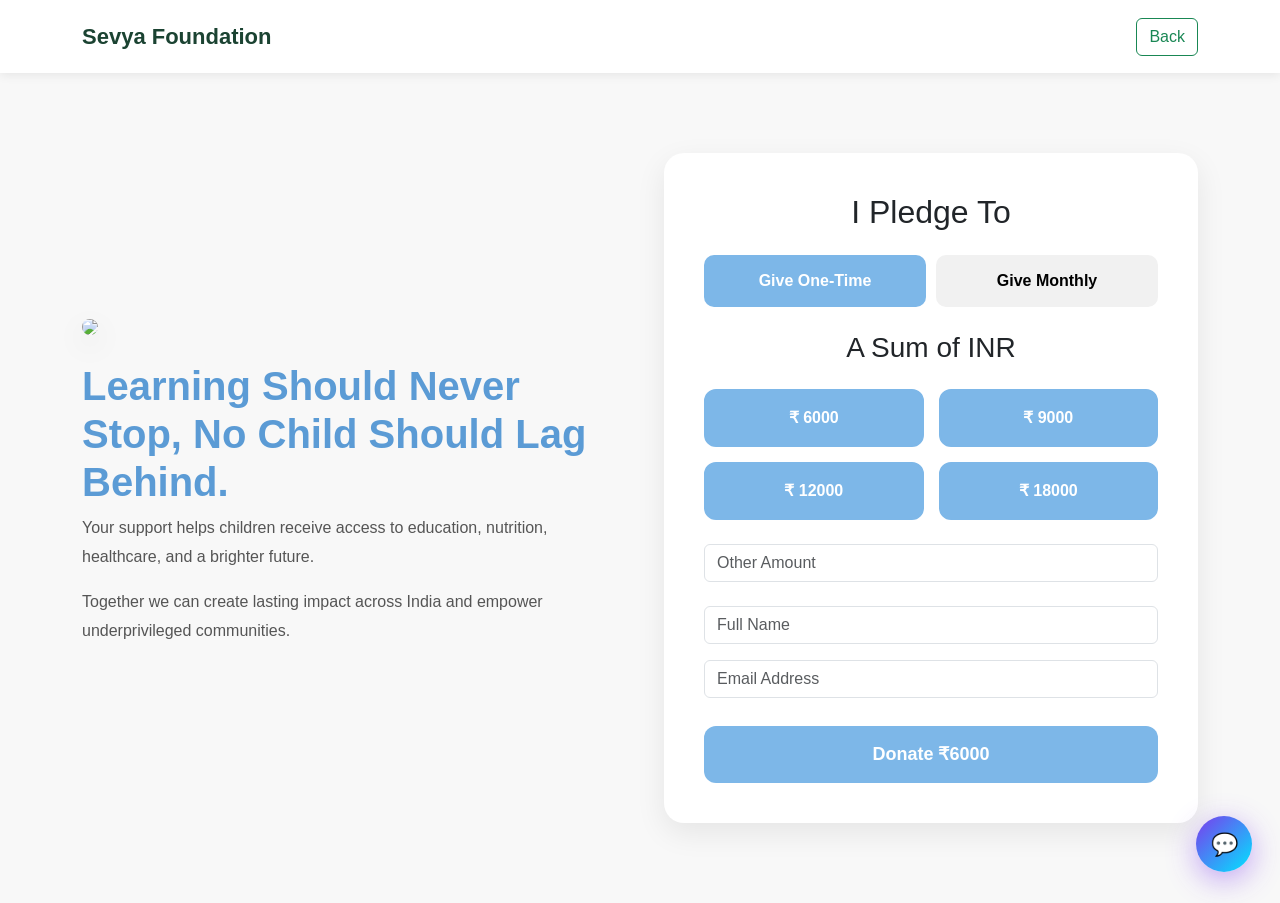
==== commit 6446cd40: "My local changes backup" ====
--- a/donate.html
+++ b/donate.html
@@ -19,96 +19,70 @@
 <!-- NAVBAR -->
 <nav class="navbar navbar-expand-lg navbar-light custom-navbar">
   <div class="container">
+
     <a class="navbar-brand fw-bold" href="index.html">
       Sevya Foundation
     </a>
+
     <a href="index.html" class="btn btn-outline-success">
       Back
     </a>
+
   </div>
 </nav>
 
 <!-- DONATE SECTION -->
 <section class="donate-section">
+
   <div class="container">
+
     <div class="row align-items-center g-5">
 
       <!-- LEFT -->
       <div class="col-lg-6">
+
         <img
           src="https://static.vecteezy.com/system/resources/thumbnails/011/678/503/small/donation-concept-the-volunteer-giving-a-donate-box-to-the-recipient-standing-against-the-walll-photo.jpg"
           class="img-fluid donate-image"
         >
+
         <h1 class="donate-heading mt-4">
           Learning Should Never Stop,
           No Child Should Lag Behind.
         </h1>
+
         <p class="donate-text">
           Your support helps children receive access to education,
           nutrition, healthcare, and a brighter future.
         </p>
+
         <p class="donate-text">
           Together we can create lasting impact across India
           and empower underprivileged communities.
         </p>
+
       </div>
 
       <!-- RIGHT -->
       <div class="col-lg-6">
+
         <div class="donate-card">
 
-          <!-- PROGRESS BAR SECTION -->
-          <div class="campaign-progress">
-            <div class="progress-header">
-              <span class="progress-label">🍲 Monthly Meal Campaign</span>
-              <span class="progress-deadline">Ends in 12 days</span>
-            </div>
-            
-            <div class="progress-stats">
-              <div class="raised-amount">
-                <span class="amount" id="raisedAmount">45,000</span>
-                <span class="currency">₹</span>
-                <span class="raised-text"> raised</span>
-              </div>
-              <div class="goal-amount">
-                <span>of ₹</span>
-                <span id="goalAmount">1,00,000</span>
-              </div>
-            </div>
-            
-            <div class="progress-bar-container">
-              <div class="progress-fill" id="progressFill" style="width: 45%"></div>
-            </div>
-            
-            <div class="progress-impact">
-              <div class="impact-item">
-                <i class="fas fa-utensils"></i>
-                <span id="mealsProvided">2,250</span> meals provided
-              </div>
-              <div class="impact-item">
-                <i class="fas fa-child"></i>
-                <span id="childrenReached">75</span> children supported
-              </div>
-            </div>
-            
-            <div class="progress-urgency">
-              <i class="fas fa-chart-line"></i>
-              Need <strong id="remainingNeeded">55,000</strong> ₹ more to reach goal!
-            </div>
-          </div>
-
-          <h2 class="text-center mb-4 mt-4">
+          <h2 class="text-center mb-4">
             I Pledge To
           </h2>
 
           <!-- TOGGLE -->
           <div class="donate-toggle mb-4">
-            <button class="toggle-btn active" data-frequency="one-time">
+
+            <button type="button" class="toggle-btn active">
               Give One-Time
             </button>
-            <button class="toggle-btn" data-frequency="monthly">
+
+            <button type="button" class="toggle-btn">
               Give Monthly
             </button>
+
           </div>
 
           <!-- TITLE -->
@@ -118,10 +92,38 @@
 
           <!-- AMOUNTS -->
           <div class="amount-grid">
-            <button class="amount-btn active" data-amount="1000">₹ 1,000</button>
-            <button class="amount-btn" data-amount="2500">₹ 2,500</button>
-            <button class="amount-btn" data-amount="5000">₹ 5,000</button>
-            <button class="amount-btn" data-amount="10000">₹ 10,000</button>
+
+            <button
+  type="button"
+  class="amount-btn active"
+  data-amount="6000"
+>
+              ₹ 6000
+            </button>
+
+            <button
+  type="button"
+  class="amount-btn active"
+  data-amount="9000"
+>
+              ₹ 9000
+            </button>
+
+            <button
+  type="button"
+  class="amount-btn active"
+  data-amount="12000"
+>
+              ₹ 12000
+            </button>
+
+            <button
+  type="button"
+  class="amount-btn active"
+  data-amount="18000"
+>              ₹ 18000
+            </button>
+
           </div>
 
           <!-- CUSTOM -->
@@ -129,55 +131,50 @@
             type="number"
             id="customAmount"
             class="form-control my-4"
-            placeholder="Other Amount (₹)"
+            placeholder="Other Amount"
           >
 
           <!-- FORM -->
           <form id="donateForm">
-            <input
-              type="text"
-              id="donorName"
-              class="form-control mb-1"
-              placeholder="Full Name"
-            >
-            <small class="error-text" id="nameError"></small>
-
-            <input
-              type="email"
-              id="donorEmail"
-              class="form-control mb-1 mt-3"
-              placeholder="Email Address"
-            >
-            <small class="error-text" id="emailError"></small>
-
-            <button class="donate-main-btn w-100 mt-4" id="donateMainBtn">
-              Donate ₹1,000
-            </button>
-          </form>
-
-          <!-- TRUST BADGES -->
-          <div class="trust-badges mt-4">
-            <div class="badge-item">
-              <i class="fas fa-lock"></i>
-              <span>Secure Payment</span>
-            </div>
-            <div class="badge-item">
-              <i class="fas fa-receipt"></i>
-              <span>Tax Receipt</span>
-            </div>
-            <div class="badge-item">
-              <i class="fas fa-heart"></i>
-              <span>100% Transparency</span>
-            </div>
-          </div>
+
+  <!-- NAME -->
+  <input
+    type="text"
+    id="donorName"
+    class="form-control mb-1"
+    placeholder="Full Name"
+  >
+
+  <small class="error-text" id="nameError"></small>
+
+  <!-- EMAIL -->
+  <input
+    type="email"
+    id="donorEmail"
+    class="form-control mb-1 mt-3"
+    placeholder="Email Address"
+  >
+
+  <small class="error-text" id="emailError"></small>
+
+  <!-- BUTTON -->
+  <button class="donate-main-btn w-100 mt-4">
+    Donate ₹6000
+  </button>
+
+</form>
 
         </div>
+
       </div>
 
     </div>
+
   </div>
+
 </section>
 
+<script src="script.js"></script>
 <!-- CHATBOT WIDGET -->
 <div id="chat-widget">
   <div id="chat-window">
@@ -185,7 +182,7 @@
       <div class="avatar">🤖</div>
       <div class="header-info">
         <h3>AI Assistant</h3>
-        <span>Powered by Groq</span>
+        <span>Powered by Claude</span>
       </div>
       <button class="close-btn" id="close-btn">✕</button>
     </div>
@@ -201,130 +198,8 @@
 </div>
 
 <script src="https://cdn.jsdelivr.net/npm/bootstrap@5.3.2/dist/js/bootstrap.bundle.min.js"></script>
-<script src="https://cdnjs.cloudflare.com/ajax/libs/font-awesome/6.5.1/js/all.min.js"></script>
 <script src="script.js"></script>
 <script src="chatbot.js"></script>
 
-<script>
-// Form validation and submission
-const donateForm = document.getElementById("donateForm");
-
-if (donateForm) {
-  donateForm.addEventListener("submit", (e) => {
-    e.preventDefault();
-    
-    const nameInput = document.getElementById("donorName");
-    const emailInput = document.getElementById("donorEmail");
-    const nameError = document.getElementById("nameError");
-    const emailError = document.getElementById("emailError");
-    
-    let valid = true;
-    
-    nameError.innerText = "";
-    emailError.innerText = "";
-    nameInput.classList.remove("input-error", "input-success");
-    emailInput.classList.remove("input-error", "input-success");
-    
-    // Name validation
-    if (nameInput.value.trim().length < 3) {
-      nameError.innerText = "Enter a valid full name";
-      nameInput.classList.add("input-error");
-      valid = false;
-    } else {
-      nameInput.classList.add("input-success");
-    }
-    
-    // Email validation
-    const emailPattern = /^[^\s@]+@[^\s@]+\.[^\s@]+$/;
-    if (!emailPattern.test(emailInput.value.trim())) {
-      emailError.innerText = "Enter a valid email address";
-      emailInput.classList.add("input-error");
-      valid = false;
-    } else {
-      emailInput.classList.add("input-success");
-    }
-    
-    if (valid && selectedAmount > 0) {
-      // SHOW SUCCESS MESSAGE
-      showDonationSuccess(selectedAmount);
-      
-      // Update progress bar with donation
-      updateProgressBar(selectedAmount);
-      
-      // Reset form
-      donateForm.reset();
-      nameInput.classList.remove("input-success");
-      emailInput.classList.remove("input-success");
-      
-      // Reset amount selection to default
-      selectedAmount = 1000;
-      donateMainBtn.innerText = "Donate ₹1,000";
-      
-    } else if (selectedAmount <= 0) {
-      showToast("Please enter a valid donation amount");
-    }
-  });
-}
-
-// DONATION SUCCESS MESSAGE FUNCTION
-function showDonationSuccess(amount) {
-  // Create modal overlay
-  const modal = document.createElement('div');
-  modal.className = 'donation-success-modal';
-  
-  modal.innerHTML = `
-    <div class="success-modal-content">
-      <div class="success-icon">
-        <i class="fas fa-check-circle"></i>
-      </div>
-      <h2>Thank You! 🎉</h2>
-      <p>Your donation of <strong>₹${amount.toLocaleString('en-IN')}</strong> has been successfully processed.</p>
-      <div class="success-details">
-        <p><i class="fas fa-receipt"></i> Receipt sent to your email</p>
-        <p><i class="fas fa-heart"></i> You're helping ${Math.floor(amount / 20)} children get meals</p>
-      </div>
-      <button class="success-close-btn" onclick="this.closest('.donation-success-modal').remove()">
-        Continue <i class="fas fa-arrow-right"></i>
-      </button>
-    </div>
-  `;
-  
-  document.body.appendChild(modal);
-  
-  // Auto close after 4 seconds
-  setTimeout(() => {
-    if (modal && modal.parentNode) {
-      modal.classList.add('fade-out');
-      setTimeout(() => {
-        if (modal && modal.parentNode) modal.remove();
-      }, 300);
-    }
-  }, 4000);
-  
-  // Close on background click
-  modal.addEventListener('click', (e) => {
-    if (e.target === modal) {
-      modal.remove();
-    }
-  });
-}
-
-// Toast function (if not already defined)
-function showToast(msg) {
-  let toast = document.querySelector('.donation-toast');
-  if (!toast) {
-    toast = document.createElement("div");
-    toast.className = "donation-toast";
-    document.body.appendChild(toast);
-  }
-  toast.innerText = msg;
-  toast.style.display = "block";
-  setTimeout(() => {
-    toast.style.display = "none";
-  }, 3000);
-}
-
-</script>
-
 </body>
 </html>
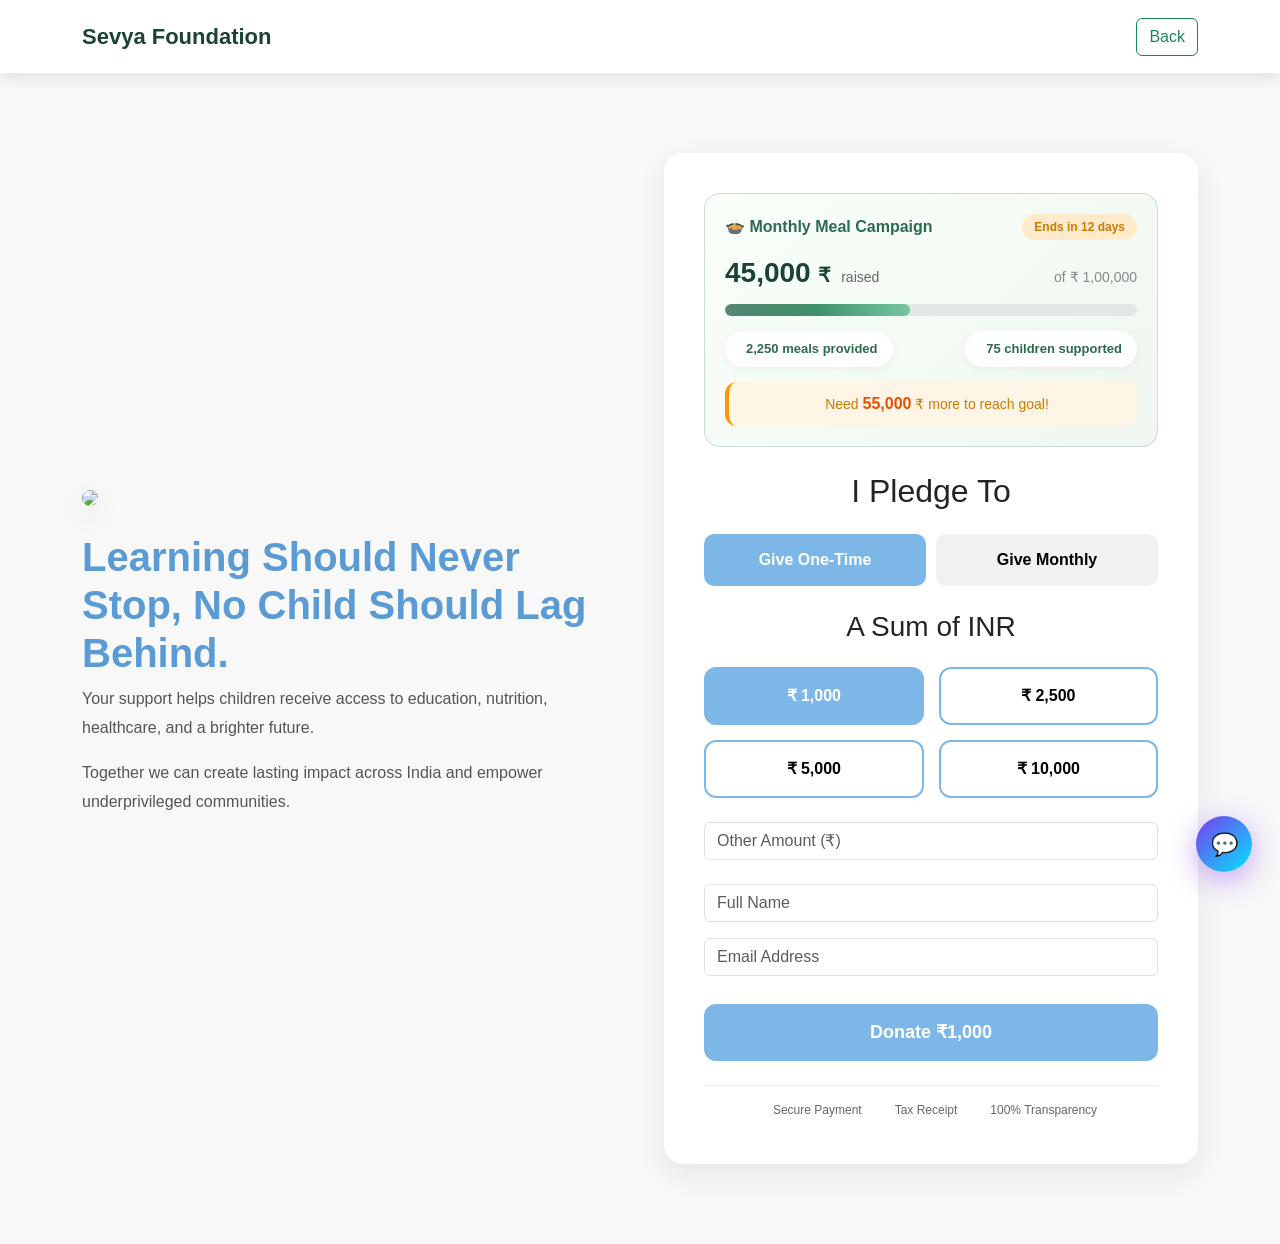
==== commit c661f7e8: "Updated NGO website" ====
--- a/donate.html
+++ b/donate.html
@@ -19,70 +19,96 @@
 <!-- NAVBAR -->
 <nav class="navbar navbar-expand-lg navbar-light custom-navbar">
   <div class="container">
-
     <a class="navbar-brand fw-bold" href="index.html">
       Sevya Foundation
     </a>
-
     <a href="index.html" class="btn btn-outline-success">
       Back
     </a>
-
   </div>
 </nav>
 
 <!-- DONATE SECTION -->
 <section class="donate-section">
-
   <div class="container">
-
     <div class="row align-items-center g-5">
 
       <!-- LEFT -->
       <div class="col-lg-6">
-
         <img
           src="https://static.vecteezy.com/system/resources/thumbnails/011/678/503/small/donation-concept-the-volunteer-giving-a-donate-box-to-the-recipient-standing-against-the-walll-photo.jpg"
           class="img-fluid donate-image"
         >
-
         <h1 class="donate-heading mt-4">
           Learning Should Never Stop,
           No Child Should Lag Behind.
         </h1>
-
         <p class="donate-text">
           Your support helps children receive access to education,
           nutrition, healthcare, and a brighter future.
         </p>
-
         <p class="donate-text">
           Together we can create lasting impact across India
           and empower underprivileged communities.
         </p>
-
       </div>
 
       <!-- RIGHT -->
       <div class="col-lg-6">
-
         <div class="donate-card">
 
-          <h2 class="text-center mb-4">
+          <!-- PROGRESS BAR SECTION -->
+          <div class="campaign-progress">
+            <div class="progress-header">
+              <span class="progress-label">🍲 Monthly Meal Campaign</span>
+              <span class="progress-deadline">Ends in 12 days</span>
+            </div>
+            
+            <div class="progress-stats">
+              <div class="raised-amount">
+                <span class="amount" id="raisedAmount">45,000</span>
+                <span class="currency">₹</span>
+                <span class="raised-text"> raised</span>
+              </div>
+              <div class="goal-amount">
+                <span>of ₹</span>
+                <span id="goalAmount">1,00,000</span>
+              </div>
+            </div>
+            
+            <div class="progress-bar-container">
+              <div class="progress-fill" id="progressFill" style="width: 45%"></div>
+            </div>
+            
+            <div class="progress-impact">
+              <div class="impact-item">
+                <i class="fas fa-utensils"></i>
+                <span id="mealsProvided">2,250</span> meals provided
+              </div>
+              <div class="impact-item">
+                <i class="fas fa-child"></i>
+                <span id="childrenReached">75</span> children supported
+              </div>
+            </div>
+            
+            <div class="progress-urgency">
+              <i class="fas fa-chart-line"></i>
+              Need <strong id="remainingNeeded">55,000</strong> ₹ more to reach goal!
+            </div>
+          </div>
+
+          <h2 class="text-center mb-4 mt-4">
             I Pledge To
           </h2>
 
           <!-- TOGGLE -->
           <div class="donate-toggle mb-4">
-
-            <button type="button" class="toggle-btn active">
+            <button class="toggle-btn active" data-frequency="one-time">
               Give One-Time
             </button>
-
-            <button type="button" class="toggle-btn">
+            <button class="toggle-btn" data-frequency="monthly">
               Give Monthly
             </button>
-
           </div>
 
           <!-- TITLE -->
@@ -92,38 +118,10 @@
 
           <!-- AMOUNTS -->
           <div class="amount-grid">
-
-            <button
-  type="button"
-  class="amount-btn active"
-  data-amount="6000"
->
-              ₹ 6000
-            </button>
-
-            <button
-  type="button"
-  class="amount-btn active"
-  data-amount="9000"
->
-              ₹ 9000
-            </button>
-
-            <button
-  type="button"
-  class="amount-btn active"
-  data-amount="12000"
->
-              ₹ 12000
-            </button>
-
-            <button
-  type="button"
-  class="amount-btn active"
-  data-amount="18000"
->              ₹ 18000
-            </button>
-
+            <button class="amount-btn active" data-amount="1000">₹ 1,000</button>
+            <button class="amount-btn" data-amount="2500">₹ 2,500</button>
+            <button class="amount-btn" data-amount="5000">₹ 5,000</button>
+            <button class="amount-btn" data-amount="10000">₹ 10,000</button>
           </div>
 
           <!-- CUSTOM -->
@@ -131,50 +129,55 @@
             type="number"
             id="customAmount"
             class="form-control my-4"
-            placeholder="Other Amount"
+            placeholder="Other Amount (₹)"
           >
 
           <!-- FORM -->
           <form id="donateForm">
-
-  <!-- NAME -->
-  <input
-    type="text"
-    id="donorName"
-    class="form-control mb-1"
-    placeholder="Full Name"
-  >
-
-  <small class="error-text" id="nameError"></small>
-
-  <!-- EMAIL -->
-  <input
-    type="email"
-    id="donorEmail"
-    class="form-control mb-1 mt-3"
-    placeholder="Email Address"
-  >
-
-  <small class="error-text" id="emailError"></small>
-
-  <!-- BUTTON -->
-  <button class="donate-main-btn w-100 mt-4">
-    Donate ₹6000
-  </button>
-
-</form>
+            <input
+              type="text"
+              id="donorName"
+              class="form-control mb-1"
+              placeholder="Full Name"
+            >
+            <small class="error-text" id="nameError"></small>
+
+            <input
+              type="email"
+              id="donorEmail"
+              class="form-control mb-1 mt-3"
+              placeholder="Email Address"
+            >
+            <small class="error-text" id="emailError"></small>
+
+            <button class="donate-main-btn w-100 mt-4" id="donateMainBtn">
+              Donate ₹1,000
+            </button>
+          </form>
+
+          <!-- TRUST BADGES -->
+          <div class="trust-badges mt-4">
+            <div class="badge-item">
+              <i class="fas fa-lock"></i>
+              <span>Secure Payment</span>
+            </div>
+            <div class="badge-item">
+              <i class="fas fa-receipt"></i>
+              <span>Tax Receipt</span>
+            </div>
+            <div class="badge-item">
+              <i class="fas fa-heart"></i>
+              <span>100% Transparency</span>
+            </div>
+          </div>
 
         </div>
-
-      </div>
-
-    </div>
-
+      </div>
+
+    </div>
   </div>
-
 </section>
 
-<script src="script.js"></script>
 <!-- CHATBOT WIDGET -->
 <div id="chat-widget">
   <div id="chat-window">
@@ -182,7 +185,7 @@
       <div class="avatar">🤖</div>
       <div class="header-info">
         <h3>AI Assistant</h3>
-        <span>Powered by Claude</span>
+        <span>Powered by Groq</span>
       </div>
       <button class="close-btn" id="close-btn">✕</button>
     </div>
@@ -198,8 +201,130 @@
 </div>
 
 <script src="https://cdn.jsdelivr.net/npm/bootstrap@5.3.2/dist/js/bootstrap.bundle.min.js"></script>
+<script src="https://cdnjs.cloudflare.com/ajax/libs/font-awesome/6.5.1/js/all.min.js"></script>
 <script src="script.js"></script>
 <script src="chatbot.js"></script>
 
+<script>
+// Form validation and submission
+const donateForm = document.getElementById("donateForm");
+
+if (donateForm) {
+  donateForm.addEventListener("submit", (e) => {
+    e.preventDefault();
+    
+    const nameInput = document.getElementById("donorName");
+    const emailInput = document.getElementById("donorEmail");
+    const nameError = document.getElementById("nameError");
+    const emailError = document.getElementById("emailError");
+    
+    let valid = true;
+    
+    nameError.innerText = "";
+    emailError.innerText = "";
+    nameInput.classList.remove("input-error", "input-success");
+    emailInput.classList.remove("input-error", "input-success");
+    
+    // Name validation
+    if (nameInput.value.trim().length < 3) {
+      nameError.innerText = "Enter a valid full name";
+      nameInput.classList.add("input-error");
+      valid = false;
+    } else {
+      nameInput.classList.add("input-success");
+    }
+    
+    // Email validation
+    const emailPattern = /^[^\s@]+@[^\s@]+\.[^\s@]+$/;
+    if (!emailPattern.test(emailInput.value.trim())) {
+      emailError.innerText = "Enter a valid email address";
+      emailInput.classList.add("input-error");
+      valid = false;
+    } else {
+      emailInput.classList.add("input-success");
+    }
+    
+    if (valid && selectedAmount > 0) {
+      // SHOW SUCCESS MESSAGE
+      showDonationSuccess(selectedAmount);
+      
+      // Update progress bar with donation
+      updateProgressBar(selectedAmount);
+      
+      // Reset form
+      donateForm.reset();
+      nameInput.classList.remove("input-success");
+      emailInput.classList.remove("input-success");
+      
+      // Reset amount selection to default
+      selectedAmount = 1000;
+      donateMainBtn.innerText = "Donate ₹1,000";
+      
+    } else if (selectedAmount <= 0) {
+      showToast("Please enter a valid donation amount");
+    }
+  });
+}
+
+// DONATION SUCCESS MESSAGE FUNCTION
+function showDonationSuccess(amount) {
+  // Create modal overlay
+  const modal = document.createElement('div');
+  modal.className = 'donation-success-modal';
+  
+  modal.innerHTML = `
+    <div class="success-modal-content">
+      <div class="success-icon">
+        <i class="fas fa-check-circle"></i>
+      </div>
+      <h2>Thank You! 🎉</h2>
+      <p>Your donation of <strong>₹${amount.toLocaleString('en-IN')}</strong> has been successfully processed.</p>
+      <div class="success-details">
+        <p><i class="fas fa-receipt"></i> Receipt sent to your email</p>
+        <p><i class="fas fa-heart"></i> You're helping ${Math.floor(amount / 20)} children get meals</p>
+      </div>
+      <button class="success-close-btn" onclick="this.closest('.donation-success-modal').remove()">
+        Continue <i class="fas fa-arrow-right"></i>
+      </button>
+    </div>
+  `;
+  
+  document.body.appendChild(modal);
+  
+  // Auto close after 4 seconds
+  setTimeout(() => {
+    if (modal && modal.parentNode) {
+      modal.classList.add('fade-out');
+      setTimeout(() => {
+        if (modal && modal.parentNode) modal.remove();
+      }, 300);
+    }
+  }, 4000);
+  
+  // Close on background click
+  modal.addEventListener('click', (e) => {
+    if (e.target === modal) {
+      modal.remove();
+    }
+  });
+}
+
+// Toast function (if not already defined)
+function showToast(msg) {
+  let toast = document.querySelector('.donation-toast');
+  if (!toast) {
+    toast = document.createElement("div");
+    toast.className = "donation-toast";
+    document.body.appendChild(toast);
+  }
+  toast.innerText = msg;
+  toast.style.display = "block";
+  setTimeout(() => {
+    toast.style.display = "none";
+  }, 3000);
+}
+
+</script>
+
 </body>
 </html>
